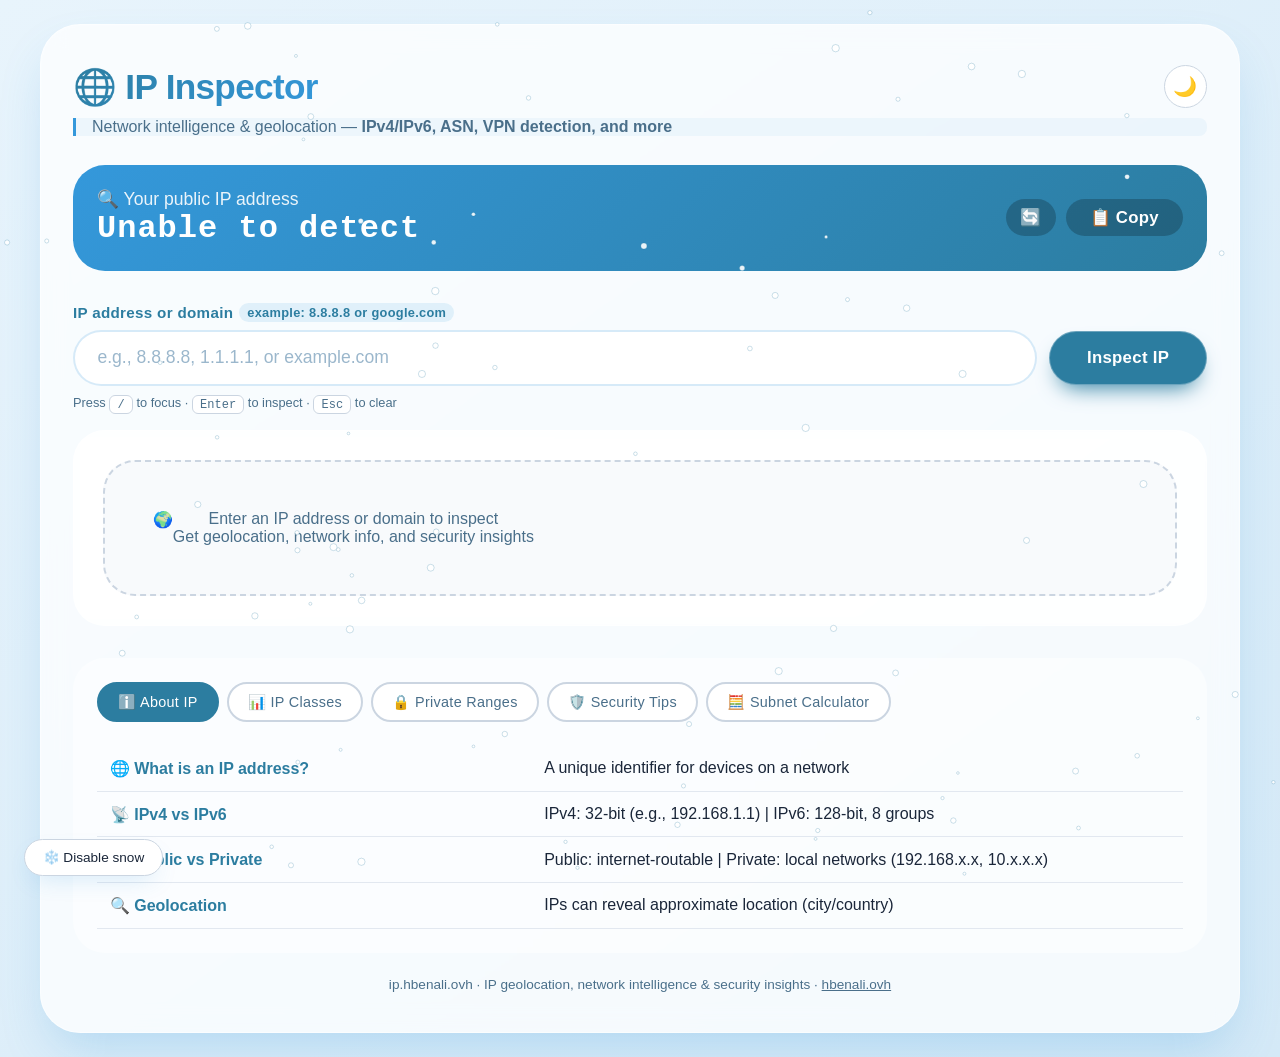
==== index.html @ 10d801af "Add falling snow effect during winter, with a disable toggle" ====
<!DOCTYPE html>
<html lang="en">
<head>
  <meta charset="UTF-8">
  <meta name="viewport" content="width=device-width, initial-scale=1.0">
  <title>IP Inspector — Free IP Lookup, Geolocation & VPN Detection Tool</title>
  <meta name="description" content="Free IP address lookup tool. Instantly check any IPv4/IPv6 address or domain for geolocation, ISP, ASN, timezone, reverse DNS, and VPN/proxy/Tor detection — plus see your own public IP.">
  <meta name="robots" content="index, follow">
  <link rel="canonical" href="https://ip.hbenali.ovh/">

  <!-- Open Graph -->
  <meta property="og:type" content="website">
  <meta property="og:title" content="IP Inspector — Free IP Lookup, Geolocation & VPN Detection Tool">
  <meta property="og:description" content="Instantly check any IPv4/IPv6 address or domain for geolocation, ISP, ASN, timezone, reverse DNS, and VPN/proxy/Tor detection.">
  <meta property="og:url" content="https://ip.hbenali.ovh/">
  <meta property="og:site_name" content="IP Inspector">
  <meta property="og:locale" content="en_US">
  <meta property="og:image" content="https://ip.hbenali.ovh/favicon.svg">
  <meta property="og:image:type" content="image/svg+xml">

  <!-- Twitter Card -->
  <meta name="twitter:card" content="summary">
  <meta name="twitter:title" content="IP Inspector — Free IP Lookup, Geolocation & VPN Detection Tool">
  <meta name="twitter:description" content="Instantly check any IPv4/IPv6 address or domain for geolocation, ISP, ASN, timezone, reverse DNS, and VPN/proxy/Tor detection.">
  <meta name="twitter:image" content="https://ip.hbenali.ovh/favicon.svg">

  <!-- SVG Favicon -->
  <link rel="icon" type="image/svg+xml" href="/favicon.svg">
  <link rel="alternate icon" href="/favicon.ico">
  <link rel="apple-touch-icon" href="/apple-touch-icon.png">
  <meta name="theme-color" content="#3498db">

  <!-- api.ipify.org is fetched immediately on load; the rest are only hit on-demand after a search -->
  <link rel="preconnect" href="https://api.ipify.org">
  <link rel="dns-prefetch" href="https://ipapi.co">
  <link rel="dns-prefetch" href="https://ip-api.com">
  <link rel="dns-prefetch" href="https://dns.google">
  <link rel="dns-prefetch" href="https://www.openstreetmap.org">

  <!-- Structured data -->
  <script type="application/ld+json">
  {
    "@context": "https://schema.org",
    "@graph": [
      {
        "@type": "WebSite",
        "url": "https://ip.hbenali.ovh/",
        "name": "IP Inspector",
        "description": "Free IP address lookup tool for geolocation, ISP/ASN, reverse DNS, and VPN/proxy/Tor detection.",
        "potentialAction": {
          "@type": "SearchAction",
          "target": "https://ip.hbenali.ovh/?ip={search_term_string}",
          "query-input": "required name=search_term_string"
        }
      },
      {
        "@type": "WebApplication",
        "name": "IP Inspector",
        "url": "https://ip.hbenali.ovh/",
        "applicationCategory": "UtilitiesApplication",
        "operatingSystem": "Any",
        "description": "Check any IPv4/IPv6 address or domain for geolocation, ISP, ASN, timezone, reverse DNS, and VPN/proxy/Tor detection.",
        "offers": {
          "@type": "Offer",
          "price": "0",
          "priceCurrency": "USD"
        }
      }
    ]
  }
  </script>

  <!-- modern clean CSS -->
  <style>
    * {
      margin: 0;
      padding: 0;
      box-sizing: border-box;
    }

    :root {
      --bg-1: #e8f4fc;
      --bg-2: #d4e9f7;
      --text: #1a2639;
      --text-muted: #4a6f8a;
      --card-bg: rgba(255, 255, 255, 0.75);
      --card-border: rgba(255, 255, 255, 0.5);
      --accent: #3498db;
      --accent-dark: #2c7da0;
      --accent-solid: #2c7da0;
      --accent-solid-hover: #215f78;
      --input-bg: #ffffff;
      --stat-bg: #ffffff;
      --result-bg: rgba(255, 255, 255, 0.6);
      --guide-bg: rgba(255, 255, 255, 0.5);
      --tab-border: #cbd5e1;
      --table-border: #e2e8f0;
      --empty-bg: #f8fafc;
      --empty-border: #cbd5e1;
      --shadow-color: rgba(52, 152, 219, 0.25);
      --toast-shadow: rgba(0, 0, 0, 0.25);
    }

    @media (prefers-color-scheme: dark) {
      :root:not([data-theme="light"]) {
        --bg-1: #0f172a;
        --bg-2: #1c2c40;
        --text: #e6edf5;
        --text-muted: #93aec4;
        --card-bg: rgba(20, 30, 46, 0.78);
        --card-border: rgba(255, 255, 255, 0.08);
        --accent: #3498db;
        --accent-dark: #5dade2;
        --input-bg: #131f30;
        --stat-bg: #131f30;
        --result-bg: rgba(19, 31, 48, 0.6);
        --guide-bg: rgba(19, 31, 48, 0.55);
        --tab-border: #2d4257;
        --table-border: #24384a;
        --empty-bg: #131f30;
        --empty-border: #2d4257;
        --shadow-color: rgba(0, 0, 0, 0.45);
        --toast-shadow: rgba(0, 0, 0, 0.55);
      }
    }

    :root[data-theme="dark"] {
      --bg-1: #0f172a;
      --bg-2: #1c2c40;
      --text: #e6edf5;
      --text-muted: #93aec4;
      --card-bg: rgba(20, 30, 46, 0.78);
      --card-border: rgba(255, 255, 255, 0.08);
      --accent: #3498db;
      --accent-dark: #5dade2;
      --input-bg: #131f30;
      --stat-bg: #131f30;
      --result-bg: rgba(19, 31, 48, 0.6);
      --guide-bg: rgba(19, 31, 48, 0.55);
      --tab-border: #2d4257;
      --table-border: #24384a;
      --empty-bg: #131f30;
      --empty-border: #2d4257;
      --shadow-color: rgba(0, 0, 0, 0.45);
      --toast-shadow: rgba(0, 0, 0, 0.55);
    }

    body {
      background: linear-gradient(145deg, var(--bg-1) 0%, var(--bg-2) 100%);
      font-family: 'Inter', -apple-system, BlinkMacSystemFont, 'Segoe UI', Roboto, Helvetica, Arial, sans-serif;
      min-height: 100vh;
      display: flex;
      align-items: center;
      justify-content: center;
      padding: 1.5rem;
      color: var(--text);
      transition: background 0.3s, color 0.3s;
    }

    .glass-card {
      background: var(--card-bg);
      backdrop-filter: blur(12px);
      -webkit-backdrop-filter: blur(12px);
      border-radius: 2.5rem;
      box-shadow: 0 25px 50px -12px var(--shadow-color), inset 0 1px 2px rgba(255, 255, 255, 0.1);
      width: 100%;
      max-width: 1200px;
      padding: 2.5rem 2rem;
      border: 1px solid var(--card-border);
      transition: box-shadow 0.2s, background 0.3s, border 0.3s;
    }

    .top-bar {
      display: flex;
      align-items: center;
      justify-content: space-between;
      gap: 1rem;
    }

    h1 {
      font-size: clamp(1.5rem, 5.5vw, 2.2rem);
      font-weight: 600;
      letter-spacing: -0.02em;
      background: linear-gradient(135deg, var(--accent-dark), var(--accent));
      -webkit-background-clip: text;
      background-clip: text;
      color: transparent;
      display: flex;
      align-items: center;
      gap: 0.4rem;
    }

    .theme-toggle {
      background: var(--stat-bg);
      border: 1px solid var(--tab-border);
      width: 2.7rem;
      height: 2.7rem;
      min-width: 2.7rem;
      border-radius: 50%;
      font-size: 1.2rem;
      padding: 0;
      display: flex;
      align-items: center;
      justify-content: center;
      cursor: pointer;
      box-shadow: none;
      color: var(--text);
    }

    .theme-toggle:hover {
      background: var(--stat-bg);
      transform: scale(1.08);
      box-shadow: 0 8px 16px -8px var(--shadow-color);
    }

    .subhead {
      font-size: 1rem;
      font-weight: 400;
      color: var(--text-muted);
      margin: 0.6rem 0 1.8rem;
      border-left: 3px solid var(--accent);
      padding-left: 1rem;
      background: rgba(52, 152, 219, 0.06);
      border-radius: 0 8px 8px 0;
    }

    .my-ip-card {
      background: linear-gradient(135deg, #3498db, #2c7da0);
      border-radius: 2rem;
      padding: 1.5rem;
      margin-bottom: 2rem;
      color: white;
      display: flex;
      justify-content: space-between;
      align-items: center;
      flex-wrap: wrap;
      gap: 1rem;
    }

    .my-ip-label {
      font-size: 1.1rem;
      opacity: 0.9;
    }

    .my-ip-value {
      font-size: clamp(1.3rem, 5vw, 2rem);
      font-weight: 700;
      font-family: 'SF Mono', monospace;
      letter-spacing: 1px;
      word-break: break-all;
    }

    .my-ip-actions {
      display: flex;
      gap: 0.6rem;
    }

    .my-ip-copy, .my-ip-refresh {
      background: rgba(0, 0, 0, 0.22);
      border: none;
      padding: 0.5rem 1.5rem;
      border-radius: 40px;
      color: white;
      cursor: pointer;
      transition: all 0.2s;
      box-shadow: none;
    }

    .my-ip-refresh {
      padding: 0.5rem 0.9rem;
    }

    .my-ip-copy:hover, .my-ip-refresh:hover {
      background: rgba(0, 0, 0, 0.32);
      transform: none;
      box-shadow: none;
    }

    .my-ip-refresh.spinning {
      animation: spin 0.8s linear infinite;
    }

    .input-group {
      display: flex;
      flex-direction: column;
      gap: 0.5rem;
      margin-bottom: 1.2rem;
    }

    label {
      font-weight: 550;
      font-size: 0.95rem;
      letter-spacing: 0.02em;
      color: var(--accent-dark);
      display: flex;
      align-items: center;
      gap: 6px;
    }

    label i {
      font-style: normal;
      background: rgba(52, 152, 219, 0.12);
      padding: 2px 8px;
      border-radius: 30px;
      font-size: 0.8rem;
      color: var(--accent-dark);
    }

    .ip-input-wrapper {
      display: flex;
      flex-wrap: wrap;
      gap: 0.75rem;
      align-items: center;
    }

    #ipInput {
      flex: 1 1 300px;
      min-width: 0;
      width: 100%;
      padding: 1rem 1.4rem;
      font-size: 1.1rem;
      background: var(--input-bg);
      border: 2px solid rgba(52, 152, 219, 0.2);
      border-radius: 60px;
      outline: none;
      font-weight: 450;
      color: var(--text);
      font-family: 'SF Mono', monospace;
      transition: 0.15s;
    }

    #ipInput:focus {
      border-color: var(--accent);
      box-shadow: 0 8px 18px -8px rgba(52, 152, 219, 0.3);
    }

    #ipInput::placeholder {
      color: #9bb7cc;
      font-family: 'Inter', sans-serif;
    }

    button {
      background: var(--accent-solid);
      border: none;
      padding: 1rem 2.3rem;
      border-radius: 60px;
      font-weight: 600;
      font-size: 1.05rem;
      color: white;
      cursor: pointer;
      display: inline-flex;
      align-items: center;
      justify-content: center;
      gap: 8px;
      box-shadow: 0 12px 22px -10px var(--accent-solid);
      transition: all 0.2s;
      border: 1px solid rgba(255, 255, 255, 0.3);
      letter-spacing: 0.3px;
    }

    button:hover {
      background: var(--accent-solid-hover);
      transform: scale(1.02);
      box-shadow: 0 18px 28px -10px var(--accent-solid-hover);
    }

    button:active {
      transform: scale(0.98);
    }

    button:disabled {
      opacity: 0.5;
      pointer-events: none;
    }

    .kbd-hint {
      font-size: 0.8rem;
      color: var(--text-muted);
      margin-top: 0.1rem;
    }

    .kbd-hint kbd {
      background: var(--stat-bg);
      border: 1px solid var(--tab-border);
      border-radius: 6px;
      padding: 0.1rem 0.45rem;
      font-family: 'SF Mono', monospace;
      font-size: 0.75rem;
    }

    .history-section {
      margin-bottom: 1.8rem;
    }

    .history-header {
      display: flex;
      align-items: center;
      justify-content: space-between;
      font-size: 0.85rem;
      color: var(--text-muted);
      margin-bottom: 0.6rem;
    }

    .history-clear {
      background: none;
      border: none;
      box-shadow: none;
      color: var(--accent-dark);
      font-size: 0.8rem;
      font-weight: 600;
      padding: 0.2rem 0.5rem;
    }

    .history-clear:hover {
      background: rgba(52, 152, 219, 0.1);
      transform: none;
      box-shadow: none;
    }

    .history-chips {
      display: flex;
      flex-wrap: wrap;
      gap: 0.5rem;
    }

    .history-chip {
      display: inline-flex;
      align-items: center;
      gap: 0.4rem;
      max-width: 100%;
      background: var(--stat-bg);
      border: 1px solid var(--tab-border);
      border-radius: 30px;
      padding: 0.35rem 0.4rem 0.35rem 0.9rem;
      font-size: 0.85rem;
      font-family: 'SF Mono', monospace;
      color: var(--text);
      cursor: pointer;
      transition: 0.15s;
    }

    .history-chip span {
      max-width: 45vw;
      overflow: hidden;
      text-overflow: ellipsis;
      white-space: nowrap;
    }

    .history-chip:hover {
      border-color: var(--accent);
    }

    .history-chip-remove {
      background: rgba(52, 152, 219, 0.12);
      border: none;
      box-shadow: none;
      color: var(--text-muted);
      width: 1.4rem;
      height: 1.4rem;
      min-width: 1.4rem;
      padding: 0;
      border-radius: 50%;
      font-size: 0.8rem;
      line-height: 1;
    }

    .history-chip-remove:hover {
      background: rgba(220, 53, 69, 0.15);
      color: #dc3545;
      transform: none;
      box-shadow: none;
    }

    .loader {
      display: inline-block;
      width: 1.1rem;
      height: 1.1rem;
      border: 2px solid rgba(255, 255, 255, 0.3);
      border-top: 2px solid white;
      border-radius: 50%;
      animation: spin 0.8s linear infinite;
      margin-right: 6px;
    }

    @keyframes spin { 0% { transform: rotate(0deg); } 100% { transform: rotate(360deg); } }

    @keyframes fadeSlideIn {
      from { opacity: 0; transform: translateY(8px); }
      to { opacity: 1; transform: translateY(0); }
    }

    .fade-in {
      animation: fadeSlideIn 0.35s ease-out;
    }

    .result-area {
      background: var(--result-bg);
      backdrop-filter: blur(4px);
      border-radius: 2rem;
      padding: 1.8rem;
      border: 1px solid var(--card-border);
      margin-top: 1rem;
      transition: background 0.3s, border 0.3s;
    }

    .result-actions {
      display: flex;
      flex-wrap: wrap;
      gap: 0.6rem;
      margin-bottom: 1.2rem;
    }

    .action-btn {
      background: var(--stat-bg);
      border: 1px solid var(--tab-border);
      color: var(--text);
      padding: 0.5rem 1.1rem;
      border-radius: 30px;
      font-size: 0.85rem;
      font-weight: 500;
      box-shadow: none;
      letter-spacing: normal;
    }

    .action-btn:hover {
      border-color: var(--accent);
      background: var(--stat-bg);
      transform: none;
      box-shadow: 0 6px 14px -8px var(--shadow-color);
    }

    .stats-grid {
      display: grid;
      grid-template-columns: repeat(auto-fit, minmax(230px, 1fr));
      gap: 1rem;
      margin-bottom: 1.5rem;
    }

    .stat-card {
      background: var(--stat-bg);
      border-radius: 1.5rem;
      padding: 1.2rem;
      border-left: 4px solid var(--accent);
      box-shadow: 0 4px 12px -6px rgba(0, 0, 0, 0.1);
      transition: background 0.3s;
    }

    .stat-label {
      font-size: 0.8rem;
      text-transform: uppercase;
      letter-spacing: 1px;
      color: var(--text-muted);
      margin-bottom: 0.5rem;
    }

    .stat-value {
      font-size: 1.2rem;
      font-weight: 600;
      color: var(--text);
      word-break: break-word;
    }

    .stat-value-small {
      font-size: 0.9rem;
      font-family: 'SF Mono', monospace;
    }

    .risk-badge {
      display: inline-block;
      padding: 0.3rem 1rem;
      border-radius: 30px;
      font-weight: 600;
      font-size: 0.9rem;
    }

    .risk-low { background: #d4edda; color: #155724; }
    .risk-medium { background: #fff3cd; color: #856404; }
    .risk-high { background: #f8d7da; color: #721c24; }

    .map-frame {
      width: 100%;
      height: 260px;
      border: 0;
      border-radius: 1rem;
      margin-top: 0.5rem;
      display: block;
    }

    .map-link {
      text-align: right;
      margin-top: 0.5rem;
      font-size: 0.85rem;
    }

    .map-link a {
      color: var(--accent-dark);
      text-decoration: none;
      font-weight: 600;
    }

    .map-link a:hover {
      text-decoration: underline;
    }

    .map-placeholder {
      background: var(--empty-bg);
      border-radius: 1rem;
      padding: 2rem;
      text-align: center;
      color: var(--text-muted);
      margin: 1rem 0;
    }

    .empty-state {
      background: var(--empty-bg);
      padding: 3rem;
      border-radius: 2rem;
      text-align: center;
      color: var(--text-muted);
      border: 2px dashed var(--empty-border);
    }

    .error-message {
      background: #f8d7da;
      border-left: 6px solid #dc3545;
      padding: 1.2rem;
      border-radius: 1rem;
      color: #721c24;
    }

    .guide-section {
      margin-top: 2rem;
      padding: 1.5rem;
      background: var(--guide-bg);
      border-radius: 2rem;
    }

    .guide-tabs {
      display: flex;
      gap: 0.5rem;
      margin-bottom: 1.5rem;
      flex-wrap: wrap;
    }

    .tab-btn {
      background: var(--stat-bg);
      border: 2px solid var(--tab-border);
      padding: 0.6rem 1.2rem;
      border-radius: 40px;
      font-size: 0.9rem;
      font-weight: 500;
      color: var(--text-muted);
      cursor: pointer;
      transition: all 0.2s;
      box-shadow: none;
    }

    .tab-btn.active {
      background: var(--accent-solid);
      border-color: var(--accent-solid);
      color: white;
    }

    .tab-btn:hover:not(.active) {
      background: rgba(52, 152, 219, 0.1);
      border-color: var(--accent);
      transform: none;
      box-shadow: none;
    }

    .tab-content {
      display: none;
    }

    .tab-content.active {
      display: block;
    }

    .info-table {
      width: 100%;
      border-collapse: collapse;
    }

    .info-table td {
      padding: 0.8rem;
      border-bottom: 1px solid var(--table-border);
      color: var(--text);
    }

    .info-table td:first-child {
      font-weight: 600;
      color: var(--accent-dark);
      width: 40%;
    }

    .try-btn {
      background: var(--stat-bg);
      border: 1px solid var(--tab-border);
      color: var(--accent-dark);
      padding: 0.35rem 0.9rem;
      border-radius: 30px;
      font-size: 0.78rem;
      font-weight: 600;
      font-family: 'SF Mono', monospace;
      box-shadow: none;
      letter-spacing: normal;
      white-space: nowrap;
    }

    .try-btn:hover {
      border-color: var(--accent);
      background: var(--stat-bg);
      transform: none;
      box-shadow: none;
    }

    .calc-wrapper label {
      margin-bottom: 0.6rem;
    }

    .calc-input-row {
      display: flex;
      flex-wrap: wrap;
      gap: 0.75rem;
      align-items: center;
      margin-bottom: 1.2rem;
    }

    #cidrInput {
      flex: 1 1 240px;
      min-width: 0;
      padding: 0.9rem 1.2rem;
      font-size: 1rem;
      background: var(--input-bg);
      border: 2px solid rgba(52, 152, 219, 0.2);
      border-radius: 60px;
      outline: none;
      color: var(--text);
      font-family: 'SF Mono', monospace;
      transition: 0.15s;
    }

    #cidrInput:focus {
      border-color: var(--accent);
    }

    #cidrInput::placeholder {
      color: #9bb7cc;
      font-family: 'Inter', sans-serif;
    }

    .note {
      margin-top: 1.5rem;
      font-size: 0.85rem;
      color: var(--text-muted);
      text-align: center;
      border-top: 1px solid var(--table-border);
      padding-top: 1.5rem;
    }

    footer {
      margin-top: 1.5rem;
      text-align: center;
      font-size: 0.85rem;
      color: var(--text-muted);
    }

    footer a {
      color: var(--text-muted);
      text-decoration: underline;
    }

    footer a:hover {
      color: var(--accent-dark);
    }

    .toast-container {
      position: fixed;
      bottom: 1.5rem;
      right: 1.5rem;
      display: flex;
      flex-direction: column;
      gap: 0.6rem;
      z-index: 1000;
      max-width: calc(100vw - 2rem);
    }

    .toast {
      background: var(--stat-bg);
      color: var(--text);
      padding: 0.8rem 1.2rem;
      border-radius: 1rem;
      box-shadow: 0 15px 30px -10px var(--toast-shadow);
      border-left: 4px solid var(--accent);
      font-size: 0.9rem;
      max-width: 320px;
      animation: fadeSlideIn 0.25s ease-out;
      transition: opacity 0.3s, transform 0.3s;
    }

    #snowCanvas {
      position: fixed;
      inset: 0;
      width: 100%;
      height: 100%;
      pointer-events: none;
      z-index: 40;
      display: none;
    }

    .snow-toggle {
      position: fixed;
      bottom: 1.5rem;
      left: 1.5rem;
      z-index: 1000;
      display: none;
      align-items: center;
      gap: 6px;
      background: var(--stat-bg);
      border: 1px solid var(--tab-border);
      color: var(--text);
      padding: 0.6rem 1.1rem;
      border-radius: 30px;
      font-size: 0.85rem;
      font-weight: 500;
      letter-spacing: normal;
      box-shadow: 0 10px 25px -10px var(--shadow-color);
    }

    .snow-toggle:hover {
      border-color: var(--accent);
      background: var(--stat-bg);
      transform: none;
      box-shadow: 0 10px 25px -10px var(--shadow-color);
    }

    @media (max-width: 640px) {
      body { padding: 0.8rem; align-items: flex-start; }
      .glass-card { padding: 1.6rem 1.1rem; border-radius: 1.6rem; }
      .subhead { font-size: 0.9rem; margin-bottom: 1.4rem; }
      .my-ip-card { padding: 1.1rem; border-radius: 1.4rem; }
      .my-ip-card { flex-direction: column; align-items: stretch; }
      .my-ip-actions { justify-content: stretch; }
      .my-ip-copy { flex: 1; }
      #checkBtn { width: 100%; }
      #calcBtn { width: 100%; }
      .info-table td:has(.try-btn) { white-space: nowrap; }
      .result-actions { justify-content: stretch; }
      .action-btn { flex: 1 1 auto; text-align: center; }
      .guide-section { padding: 1.1rem; }
      .guide-tabs { gap: 0.4rem; }
      .tab-btn { padding: 0.5rem 0.9rem; font-size: 0.82rem; }
      .info-table td { padding: 0.6rem; font-size: 0.9rem; }
      .map-frame { height: 200px; }
      .toast-container { left: 0.8rem; right: 0.8rem; bottom: 0.8rem; align-items: stretch; }
      .toast { max-width: none; }
      .snow-toggle { bottom: 0.8rem; left: 0.8rem; padding: 0.5rem 0.9rem; font-size: 0.8rem; }
    }

    @media (max-width: 380px) {
      .theme-toggle { width: 2.3rem; height: 2.3rem; min-width: 2.3rem; font-size: 1rem; }
      button { padding: 0.9rem 1.4rem; font-size: 1rem; }
      .stats-grid { grid-template-columns: 1fr; }
      .history-chip span { max-width: 38vw; }
    }

    @media (hover: none) and (pointer: coarse) {
      button, .action-btn, .tab-btn, .history-chip, .theme-toggle { min-height: 2.6rem; }
    }
  </style>
</head>
<body>
<main class="glass-card">
  <div class="top-bar">
    <h1>
      <span>🌐 IP Inspector</span>
    </h1>
    <button class="theme-toggle" id="themeToggle" type="button" aria-label="Toggle dark mode" title="Toggle dark mode">🌙</button>
  </div>
  <div class="subhead">
    Network intelligence & geolocation — <strong>IPv4/IPv6, ASN, VPN detection, and more</strong>
  </div>

  <!-- My IP Card -->
  <div class="my-ip-card" id="myIpCard">
    <div>
      <div class="my-ip-label">🔍 Your public IP address</div>
      <div class="my-ip-value" id="myIpValue">Loading...</div>
    </div>
    <div class="my-ip-actions">
      <button class="my-ip-refresh" id="refreshMyIpBtn" type="button" aria-label="Refresh my IP" title="Refresh">🔄</button>
      <button class="my-ip-copy" id="copyMyIpBtn" type="button">📋 Copy</button>
    </div>
  </div>

  <!-- Input Section -->
  <div class="input-group">
    <label>
      <span>IP address or domain</span>
      <i>example: 8.8.8.8 or google.com</i>
    </label>
    <div class="ip-input-wrapper">
      <input type="text" id="ipInput" placeholder="e.g., 8.8.8.8, 1.1.1.1, or example.com" autocomplete="off" spellcheck="false">
      <button id="checkBtn" type="button">
        <span id="btnText">Inspect IP</span>
        <span id="btnLoader" style="display: none;"></span>
      </button>
    </div>
    <div class="kbd-hint">Press <kbd>/</kbd> to focus · <kbd>Enter</kbd> to inspect · <kbd>Esc</kbd> to clear</div>
  </div>

  <!-- Recent lookups -->
  <div class="history-section" id="historySection" style="display: none;">
    <div class="history-header">
      <span>🕓 Recent lookups</span>
      <button class="history-clear" id="clearHistoryBtn" type="button">Clear</button>
    </div>
    <div class="history-chips" id="historyChips"></div>
  </div>

  <!-- Result Area -->
  <div class="result-area" id="resultContainer">
    <div class="empty-state" id="placeholderState">
      <span>🌍</span>
      <div>Enter an IP address or domain to inspect<br>Get geolocation, network info, and security insights</div>
    </div>
    <div id="resultsContent" style="display: none;"></div>
    <div id="errorContent" style="display: none;"></div>
  </div>

  <!-- Educational Guide -->
  <div class="guide-section">
    <div class="guide-tabs" role="tablist" aria-label="IP knowledge base">
      <button class="tab-btn active" id="tabAbout" type="button" role="tab" aria-selected="true" aria-controls="aboutTab" tabindex="0">ℹ️ About IP</button>
      <button class="tab-btn" id="tabClasses" type="button" role="tab" aria-selected="false" aria-controls="classesTab" tabindex="-1">📊 IP Classes</button>
      <button class="tab-btn" id="tabPrivate" type="button" role="tab" aria-selected="false" aria-controls="privateTab" tabindex="-1">🔒 Private Ranges</button>
      <button class="tab-btn" id="tabSecurity" type="button" role="tab" aria-selected="false" aria-controls="securityTab" tabindex="-1">🛡️ Security Tips</button>
      <button class="tab-btn" id="tabCalc" type="button" role="tab" aria-selected="false" aria-controls="calcTab" tabindex="-1">🧮 Subnet Calculator</button>
    </div>

    <div class="tab-content active" id="aboutTab" role="tabpanel" aria-labelledby="tabAbout" tabindex="0">
      <table class="info-table">
        <tbody>
          <tr><td>🌐 What is an IP address?</td><td>A unique identifier for devices on a network</td></tr>
          <tr><td>📡 IPv4 vs IPv6</td><td>IPv4: 32-bit (e.g., 192.168.1.1) | IPv6: 128-bit, 8 groups</td></tr>
          <tr><td>🏢 Public vs Private</td><td>Public: internet-routable | Private: local networks (192.168.x.x, 10.x.x.x)</td></tr>
          <tr><td>🔍 Geolocation</td><td>IPs can reveal approximate location (city/country)</td></tr>
        </tbody>
      </table>
    </div>

    <div class="tab-content" id="classesTab" role="tabpanel" aria-labelledby="tabClasses" tabindex="0">
      <table class="info-table">
        <tbody>
          <tr><td>Class A</td><td>1.0.0.0 - 126.255.255.255 | Large networks</td></tr>
          <tr><td>Class B</td><td>128.0.0.0 - 191.255.255.255 | Medium networks</td></tr>
          <tr><td>Class C</td><td>192.0.0.0 - 223.255.255.255 | Small networks</td></tr>
          <tr><td>Multicast</td><td>224.0.0.0 - 239.255.255.255</td></tr>
          <tr><td>Reserved</td><td>240.0.0.0 - 255.255.255.255</td></tr>
        </tbody>
      </table>
    </div>

    <div class="tab-content" id="privateTab" role="tabpanel" aria-labelledby="tabPrivate" tabindex="0">
      <table class="info-table">
        <tbody>
          <tr><td>Class A Private</td><td>10.0.0.0 - 10.255.255.255</td><td><button class="try-btn" type="button" data-ip="10.0.0.1">Try 10.0.0.1</button></td></tr>
          <tr><td>Class B Private</td><td>172.16.0.0 - 172.31.255.255</td><td><button class="try-btn" type="button" data-ip="172.16.0.1">Try 172.16.0.1</button></td></tr>
          <tr><td>Class C Private</td><td>192.168.0.0 - 192.168.255.255</td><td><button class="try-btn" type="button" data-ip="192.168.1.1">Try 192.168.1.1</button></td></tr>
          <tr><td>Localhost</td><td>127.0.0.0 - 127.255.255.255</td><td><button class="try-btn" type="button" data-ip="127.0.0.1">Try 127.0.0.1</button></td></tr>
          <tr><td>Link-local</td><td>169.254.0.0 - 169.254.255.255</td><td><button class="try-btn" type="button" data-ip="169.254.1.1">Try 169.254.1.1</button></td></tr>
          <tr><td>IPv6 Loopback</td><td>::1</td><td><button class="try-btn" type="button" data-ip="::1">Try ::1</button></td></tr>
          <tr><td>IPv6 Link-local</td><td>fe80::/10</td><td><button class="try-btn" type="button" data-ip="fe80::1">Try fe80::1</button></td></tr>
          <tr><td>IPv6 Unique local</td><td>fc00::/7</td><td><button class="try-btn" type="button" data-ip="fc00::1">Try fc00::1</button></td></tr>
        </tbody>
      </table>
    </div>

    <div class="tab-content" id="securityTab" role="tabpanel" aria-labelledby="tabSecurity" tabindex="0">
      <table class="info-table">
        <tbody>
          <tr><td>🔒 Use VPN</td><td>Encrypts traffic and hides your IP</td></tr>
          <tr><td>🛡️ Firewall</td><td>Blocks unauthorized access</td></tr>
          <tr><td>📡 Check IP reputation</td><td>Some IPs are flagged for spam/malware</td></tr>
          <tr><td>🌍 Avoid public Wi-Fi</td><td>Unless using VPN, data can be intercepted</td></tr>
        </tbody>
      </table>
    </div>

    <div class="tab-content" id="calcTab" role="tabpanel" aria-labelledby="tabCalc" tabindex="0">
      <div class="calc-wrapper">
        <label for="cidrInput">CIDR notation <i>example: 192.168.1.0/24</i></label>
        <div class="calc-input-row">
          <input type="text" id="cidrInput" placeholder="e.g., 192.168.1.0/24" autocomplete="off" spellcheck="false">
          <button type="button" id="calcBtn">Calculate</button>
        </div>
        <div id="calcResult" style="display: none;"></div>
        <div id="calcError" style="display: none;"></div>
      </div>
    </div>
  </div>

  <footer>
    ip.hbenali.ovh · IP geolocation, network intelligence & security insights · <a href="https://hbenali.ovh" target="_blank" rel="noopener noreferrer">hbenali.ovh</a>
  </footer>
</main>

<canvas id="snowCanvas" aria-hidden="true"></canvas>
<button class="snow-toggle" id="snowToggle" type="button">❄️ Disable snow</button>
<div class="toast-container" id="toastContainer" aria-live="polite"></div>

<script>
  (function() {
    // DOM elements
    const ipInput = document.getElementById('ipInput');
    const checkBtn = document.getElementById('checkBtn');
    const btnText = document.getElementById('btnText');
    const btnLoader = document.getElementById('btnLoader');
    const placeholderState = document.getElementById('placeholderState');
    const resultsContent = document.getElementById('resultsContent');
    const errorContent = document.getElementById('errorContent');
    const resultContainer = document.getElementById('resultContainer');
    const myIpValue = document.getElementById('myIpValue');
    const copyMyIpBtn = document.getElementById('copyMyIpBtn');
    const refreshMyIpBtn = document.getElementById('refreshMyIpBtn');
    const themeToggle = document.getElementById('themeToggle');
    const toastContainer = document.getElementById('toastContainer');
    const historySection = document.getElementById('historySection');
    const historyChips = document.getElementById('historyChips');
    const clearHistoryBtn = document.getElementById('clearHistoryBtn');

    // Tab elements
    const tabButtons = ['tabAbout', 'tabClasses', 'tabPrivate', 'tabSecurity', 'tabCalc'].map(id => document.getElementById(id));
    const tabPanels = ['aboutTab', 'classesTab', 'privateTab', 'securityTab', 'calcTab'].map(id => document.getElementById(id));

    const HISTORY_KEY = 'ipInspectorHistory';
    const THEME_KEY = 'ipInspectorTheme';
    let lastInspection = null;

    // Tab switching (ARIA tabs pattern: roving tabindex + arrow-key navigation)
    function switchTab(index) {
      tabButtons.forEach((btn, i) => {
        const active = i === index;
        btn.classList.toggle('active', active);
        btn.setAttribute('aria-selected', active ? 'true' : 'false');
        btn.tabIndex = active ? 0 : -1;
        tabPanels[i].classList.toggle('active', active);
      });
    }

    tabButtons.forEach((btn, i) => {
      btn.addEventListener('click', () => switchTab(i));
      btn.addEventListener('keydown', (e) => {
        let target = null;
        if (e.key === 'ArrowRight') target = (i + 1) % tabButtons.length;
        else if (e.key === 'ArrowLeft') target = (i - 1 + tabButtons.length) % tabButtons.length;
        else if (e.key === 'Home') target = 0;
        else if (e.key === 'End') target = tabButtons.length - 1;
        else return;
        e.preventDefault();
        tabButtons[target].focus();
        switchTab(target);
      });
    });

    // ---------- Theme ----------
    function getStoredTheme() {
      try { return localStorage.getItem(THEME_KEY); } catch (e) { return null; }
    }

    function effectiveTheme() {
      const stored = getStoredTheme();
      if (stored === 'light' || stored === 'dark') return stored;
      return window.matchMedia && window.matchMedia('(prefers-color-scheme: dark)').matches ? 'dark' : 'light';
    }

    function applyTheme() {
      const stored = getStoredTheme();
      if (stored === 'light' || stored === 'dark') {
        document.documentElement.setAttribute('data-theme', stored);
      } else {
        document.documentElement.removeAttribute('data-theme');
      }
      themeToggle.textContent = effectiveTheme() === 'dark' ? '☀️' : '🌙';
    }

    themeToggle.addEventListener('click', () => {
      const next = effectiveTheme() === 'dark' ? 'light' : 'dark';
      try { localStorage.setItem(THEME_KEY, next); } catch (e) {}
      applyTheme();
    });

    // ---------- Toasts ----------
    function showToast(message) {
      const toast = document.createElement('div');
      toast.className = 'toast';
      toast.textContent = message;
      toastContainer.appendChild(toast);
      setTimeout(() => {
        toast.style.opacity = '0';
        toast.style.transform = 'translateY(6px)';
        setTimeout(() => toast.remove(), 300);
      }, 2500);
    }

    // ---------- Helpers ----------
    function showResult() {
      placeholderState.style.display = 'none';
      resultsContent.style.display = 'block';
      errorContent.style.display = 'none';
      playEnterAnimation(resultsContent);
    }

    function showError() {
      placeholderState.style.display = 'none';
      resultsContent.style.display = 'none';
      errorContent.style.display = 'block';
      playEnterAnimation(errorContent);
    }

    function showPlaceholder() {
      placeholderState.style.display = 'flex';
      resultsContent.style.display = 'none';
      errorContent.style.display = 'none';
    }

    function playEnterAnimation(el) {
      el.classList.remove('fade-in');
      void el.offsetWidth;
      el.classList.add('fade-in');
    }

    function setLoading(isLoading) {
      checkBtn.disabled = isLoading;
      btnText.textContent = isLoading ? 'Inspecting' : 'Inspect IP';
      btnLoader.style.display = isLoading ? 'inline-block' : 'none';
    }

    function escapeHtml(val) {
      if (val === null || val === undefined) return '';
      return String(val).replace(/[&<>]/g, function(m) {
        if (m === '&') return '&amp;';
        if (m === '<') return '&lt;';
        if (m === '>') return '&gt;';
        return m;
      });
    }

    function countryFlag(cc) {
      if (!cc || cc.length !== 2) return '';
      try {
        const points = [...cc.toUpperCase()].map(c => 127397 + c.charCodeAt(0));
        return String.fromCodePoint(...points);
      } catch (e) {
        return '';
      }
    }

    // Detect if IPv4 is private
    function isPrivateIPv4(ip) {
      const parts = ip.split('.');
      if (parts.length !== 4) return false;
      const first = parseInt(parts[0], 10);
      const second = parseInt(parts[1], 10);

      if (first === 10) return true;
      if (first === 172 && second >= 16 && second <= 31) return true;
      if (first === 192 && second === 168) return true;
      if (first === 127) return true;
      if (first === 169 && second === 254) return true;
      return false;
    }

    // Detect if IPv6 is private/special
    function isPrivateIPv6(ip) {
      const lower = ip.toLowerCase();
      if (lower === '::1' || lower === '::') return true;
      if (/^fe[89ab][0-9a-f]:/.test(lower)) return true; // fe80::/10 link-local
      if (/^f[cd][0-9a-f]{2}:/.test(lower)) return true; // fc00::/7 unique local
      return false;
    }

    function isPrivateIP(ip) {
      return ip.includes(':') ? isPrivateIPv6(ip) : isPrivateIPv4(ip);
    }

    // Detect IP type
    function getIPType(ip) {
      if (ip.includes(':')) return isPrivateIPv6(ip) ? 'Private IPv6' : 'Public IPv6';
      return isPrivateIPv4(ip) ? 'Private IPv4' : 'Public IPv4';
    }

    // Normalize the two possible API shapes into one common object
    function normalizeInfo(data) {
      const info = data.data;
      if (data.source === 'ipapi') {
        return {
          city: info.city, region: info.region, country: info.country_name, countryCode: info.country_code,
          lat: info.latitude, lon: info.longitude, isp: info.org || info.isp,
          asn: info.asn, asnOrg: info.asn_org, timezone: info.timezone, zip: info.zip || info.postal,
          proxy: !!info.proxy, vpn: !!info.vpn, tor: !!info.tor, hosting: null, mobile: null
        };
      }
      return {
        city: info.city, region: info.regionName, country: info.country, countryCode: info.countryCode,
        lat: info.lat, lon: info.lon, isp: info.isp,
        asn: info.as, asnOrg: info.asname, timezone: info.timezone, zip: info.zip,
        proxy: !!info.proxy, vpn: null, tor: null, hosting: !!info.hosting, mobile: !!info.mobile
      };
    }

    // Get risk level based on various factors
    function getRiskLevel(ip, data) {
      if (isPrivateIP(ip)) return { level: 'low', text: 'Private IP - Internal network only' };
      const n = normalizeInfo(data);
      if (n.tor) return { level: 'high', text: 'Tor exit node detected' };
      if (n.proxy || n.vpn) return { level: 'high', text: 'Proxy/VPN detected' };
      if (n.hosting) return { level: 'medium', text: 'Datacenter/hosting IP' };
      if (n.mobile) return { level: 'low', text: 'Mobile network IP' };
      return { level: 'low', text: 'Standard public IP' };
    }

    // Fetch IP geolocation data
    async function fetchIPData(ip) {
      try {
        const response = await fetch(`https://ipapi.co/${ip}/json/`);
        if (!response.ok) throw new Error('API request failed');
        const data = await response.json();
        if (data.error) throw new Error(data.reason || 'Invalid IP');
        return { source: 'ipapi', data };
      } catch (err) {
        try {
          const response = await fetch(`https://ip-api.com/json/${ip}?fields=status,message,country,countryCode,region,regionName,city,zip,lat,lon,timezone,isp,org,as,asname,query,mobile,proxy,hosting`);
          const data = await response.json();
          if (data.status === 'fail') throw new Error(data.message || 'Lookup failed');
          return { source: 'ip-api', data };
        } catch (fallbackErr) {
          throw new Error(`Unable to fetch IP data: ${fallbackErr.message}`);
        }
      }
    }

    // Resolve domain to IP
    async function resolveDomainToIP(domain) {
      try {
        const response = await fetch(`https://dns.google/resolve?name=${encodeURIComponent(domain)}&type=A`);
        const data = await response.json();
        if (data.Answer && data.Answer.length > 0) {
          const ipRecord = data.Answer.find(r => r.type === 1);
          if (ipRecord) return ipRecord.data;
        }
        throw new Error('No A record found');
      } catch (err) {
        throw new Error(`Could not resolve domain: ${err.message}`);
      }
    }

    // Reverse DNS (PTR) lookup — IPv4 only
    async function fetchReverseDNS(ip) {
      if (ip.includes(':')) return 'N/A (IPv6)';
      try {
        const reversed = ip.split('.').reverse().join('.') + '.in-addr.arpa';
        const response = await fetch(`https://dns.google/resolve?name=${reversed}&type=PTR`);
        const data = await response.json();
        if (data.Answer && data.Answer.length > 0) {
          return data.Answer[0].data.replace(/\.$/, '');
        }
        return 'No PTR record';
      } catch (err) {
        return 'Lookup failed';
      }
    }

    // Detect if input is IP or domain
    function isIPAddress(input) {
      const ipv4Pattern = /^(\d{1,3}\.){3}\d{1,3}$/;
      const ipv6Pattern = /^([0-9a-fA-F]{1,4}:){7}[0-9a-fA-F]{1,4}$|^::1$|^::$/;
      return ipv4Pattern.test(input) || ipv6Pattern.test(input);
    }

    function buildMapUrl(lat, lon) {
      const latNum = Number(lat), lonNum = Number(lon);
      if (!isFinite(latNum) || !isFinite(lonNum) || (latNum === 0 && lonNum === 0)) return null;
      const d = 0.08;
      const bbox = `${lonNum - d},${latNum - d},${lonNum + d},${latNum + d}`;
      return {
        embed: `https://www.openstreetmap.org/export/embed.html?bbox=${encodeURIComponent(bbox)}&layer=mapnik&marker=${latNum}%2C${lonNum}`,
        full: `https://www.openstreetmap.org/?mlat=${latNum}&mlon=${lonNum}#map=11/${latNum}/${lonNum}`
      };
    }

    // ---------- History ----------
    function loadHistory() {
      try { return JSON.parse(localStorage.getItem(HISTORY_KEY)) || []; } catch (e) { return []; }
    }

    function saveToHistory(entry) {
      let hist = loadHistory().filter(h => h.toLowerCase() !== entry.toLowerCase());
      hist.unshift(entry);
      hist = hist.slice(0, 8);
      try { localStorage.setItem(HISTORY_KEY, JSON.stringify(hist)); } catch (e) {}
      renderHistory();
    }

    function removeFromHistory(entry) {
      const hist = loadHistory().filter(h => h !== entry);
      try { localStorage.setItem(HISTORY_KEY, JSON.stringify(hist)); } catch (e) {}
      renderHistory();
    }

    function renderHistory() {
      const hist = loadHistory();
      historySection.style.display = hist.length ? 'block' : 'none';
      historyChips.innerHTML = hist.map(h => `
        <span class="history-chip" data-value="${escapeHtml(h)}">
          <span>${escapeHtml(h)}</span>
          <button class="history-chip-remove" type="button" data-remove="${escapeHtml(h)}" aria-label="Remove ${escapeHtml(h)}">×</button>
        </span>
      `).join('');
    }

    historyChips.addEventListener('click', (e) => {
      const removeBtn = e.target.closest('[data-remove]');
      if (removeBtn) {
        e.stopPropagation();
        removeFromHistory(removeBtn.getAttribute('data-remove'));
        return;
      }
      const chip = e.target.closest('.history-chip');
      if (chip) {
        ipInput.value = chip.getAttribute('data-value');
        performInspection();
      }
    });

    clearHistoryBtn.addEventListener('click', () => {
      try { localStorage.removeItem(HISTORY_KEY); } catch (e) {}
      renderHistory();
      showToast('History cleared');
    });

    // ---------- Rendering ----------
    function renderResults(ip, type, data, risk) {
      const n = normalizeInfo(data);
      const map = buildMapUrl(n.lat, n.lon);

      const mapHtml = map
        ? `<iframe class="map-frame" src="${map.embed}" loading="lazy" title="Location map"></iframe>
           <div class="map-link"><a href="${map.full}" target="_blank" rel="noopener noreferrer">Open larger map ↗</a></div>`
        : `<div class="map-placeholder">🗺️ Geolocation not available</div>`;

      const coordsText = (isFinite(Number(n.lat)) && isFinite(Number(n.lon)) && !(Number(n.lat) === 0 && Number(n.lon) === 0))
        ? `${Number(n.lat).toFixed(4)}, ${Number(n.lon).toFixed(4)}`
        : 'N/A';

      const vpnLine = n.vpn !== null
        ? `${n.vpn ? '⚠️ VPN detected' : '✅ No VPN detected'}`
        : `${n.proxy ? '⚠️ Proxy detected' : '✅ No proxy detected'}`;

      const secondSecurityLine = data.source === 'ipapi'
        ? `Proxy: ${n.proxy ? 'Yes' : 'No'} | Tor: ${n.tor ? 'Yes' : 'No'}`
        : `Mobile: ${n.mobile ? 'Yes' : 'No'} | Hosting: ${n.hosting ? 'Yes' : 'No'}`;

      resultsContent.innerHTML = `
        <div class="result-actions">
          <button class="action-btn" type="button" data-action="copy-report">📋 Copy report</button>
          <button class="action-btn" type="button" data-action="share">🔗 Share link</button>
          <button class="action-btn" type="button" data-action="export">⬇️ Export JSON</button>
        </div>
        <div class="stats-grid">
          <div class="stat-card">
            <div class="stat-label">🌐 IP Address</div>
            <div class="stat-value">${escapeHtml(ip)}</div>
            <div class="stat-value-small">${escapeHtml(type)}</div>
          </div>
          <div class="stat-card">
            <div class="stat-label">⚡ Risk Assessment</div>
            <div><span class="risk-badge risk-${risk.level}">${risk.level.toUpperCase()}</span></div>
            <div class="stat-value-small">${escapeHtml(risk.text)}</div>
          </div>
          <div class="stat-card">
            <div class="stat-label">📍 Location</div>
            <div class="stat-value">${countryFlag(n.countryCode)} ${escapeHtml(n.city || 'Unknown')}, ${escapeHtml(n.region || '')}</div>
            <div class="stat-value-small">${escapeHtml(n.country || '')} (${escapeHtml(n.countryCode || '')})</div>
          </div>
          <div class="stat-card">
            <div class="stat-label">🌍 Coordinates</div>
            <div class="stat-value">${coordsText}</div>
          </div>
          <div class="stat-card">
            <div class="stat-label">🏢 ISP / Organization</div>
            <div class="stat-value">${escapeHtml(n.isp || 'Unknown')}</div>
            <div class="stat-value-small">${escapeHtml(n.asn || '')} ${escapeHtml(n.asnOrg || '')}</div>
          </div>
          <div class="stat-card">
            <div class="stat-label">🛡️ Security</div>
            <div class="stat-value">${vpnLine}</div>
            <div class="stat-value-small">${secondSecurityLine}</div>
          </div>
          <div class="stat-card">
            <div class="stat-label">🔁 Reverse DNS</div>
            <div class="stat-value stat-value-small" id="reverseDnsValue">Looking up...</div>
          </div>
          <div class="stat-card">
            <div class="stat-label">🕒 Timezone</div>
            <div class="stat-value">${escapeHtml(n.timezone || 'Unknown')}</div>
          </div>
          <div class="stat-card">
            <div class="stat-label">📡 ZIP / Postal</div>
            <div class="stat-value">${escapeHtml(n.zip || 'N/A')}</div>
          </div>
        </div>
        ${mapHtml}
      `;

      fetchReverseDNS(ip).then(rdns => {
        const el = document.getElementById('reverseDnsValue');
        if (el) el.textContent = rdns;
      });
    }

    function buildReportText() {
      if (!lastInspection) return '';
      const { ip, type, data, risk } = lastInspection;
      const n = normalizeInfo(data);
      return [
        'IP Inspector Report',
        `IP Address: ${ip} (${type})`,
        `Risk: ${risk.level.toUpperCase()} - ${risk.text}`,
        `Location: ${n.city || 'Unknown'}, ${n.region || ''} ${n.country || ''} (${n.countryCode || ''})`.trim(),
        `Coordinates: ${n.lat ?? 'N/A'}, ${n.lon ?? 'N/A'}`,
        `ISP/Org: ${n.isp || 'Unknown'}`,
        `ASN: ${n.asn || 'N/A'} ${n.asnOrg || ''}`.trim(),
        `Timezone: ${n.timezone || 'Unknown'}`,
        `Generated: ${new Date().toString()}`
      ].join('\n');
    }

    resultsContent.addEventListener('click', (e) => {
      const btn = e.target.closest('[data-action]');
      if (!btn || !lastInspection) return;
      const action = btn.getAttribute('data-action');

      if (action === 'copy-report') {
        navigator.clipboard.writeText(buildReportText())
          .then(() => showToast('Report copied to clipboard'))
          .catch(() => showToast('Could not copy report'));
      } else if (action === 'share') {
        const url = `${location.origin}${location.pathname}?ip=${encodeURIComponent(lastInspection.ip)}`;
        navigator.clipboard.writeText(url)
          .then(() => showToast('Shareable link copied'))
          .catch(() => showToast('Could not copy link'));
      } else if (action === 'export') {
        const payload = {
          ip: lastInspection.ip,
          type: lastInspection.type,
          risk: lastInspection.risk,
          source: lastInspection.data.source,
          raw: lastInspection.data.data
        };
        const blob = new Blob([JSON.stringify(payload, null, 2)], { type: 'application/json' });
        const url = URL.createObjectURL(blob);
        const a = document.createElement('a');
        a.href = url;
        a.download = `ip-inspector-${lastInspection.ip}.json`;
        document.body.appendChild(a);
        a.click();
        a.remove();
        URL.revokeObjectURL(url);
        showToast('JSON exported');
      }
    });

    // Main inspection function
    async function performInspection() {
      let input = ipInput.value.trim();

      if (!input) {
        errorContent.innerHTML = '<div class="error-message">⚠️ Please enter an IP address or domain</div>';
        showError();
        return;
      }

      setLoading(true);

      try {
        let ip = input;

        if (!isIPAddress(input)) {
          ip = await resolveDomainToIP(input);
        }

        if (!isIPAddress(ip)) {
          throw new Error('Invalid IP address format');
        }

        const data = await fetchIPData(ip);
        const type = getIPType(ip);
        const risk = getRiskLevel(ip, data);

        lastInspection = { ip, type, data, risk };
        renderResults(ip, type, data, risk);
        showResult();
        saveToHistory(input);

      } catch (err) {
        errorContent.innerHTML = `<div class="error-message">❌ ${escapeHtml(err.message)}</div>`;
        showError();
      } finally {
        setLoading(false);
      }
    }

    // Fetch and display current IP
    async function fetchMyIP() {
      myIpValue.textContent = 'Loading...';
      try {
        const response = await fetch('https://api.ipify.org?format=json');
        const data = await response.json();
        myIpValue.textContent = data.ip;
      } catch (err) {
        myIpValue.textContent = 'Unable to detect';
      }
    }

    // Copy my IP
    copyMyIpBtn.addEventListener('click', () => {
      const ip = myIpValue.textContent;
      if (ip && ip !== 'Loading...' && ip !== 'Unable to detect') {
        navigator.clipboard.writeText(ip);
        const originalText = copyMyIpBtn.textContent;
        copyMyIpBtn.textContent = '✓ Copied!';
        setTimeout(() => { copyMyIpBtn.textContent = originalText; }, 2000);
      }
    });

    // Refresh my IP
    refreshMyIpBtn.addEventListener('click', async () => {
      refreshMyIpBtn.classList.add('spinning');
      await fetchMyIP();
      refreshMyIpBtn.classList.remove('spinning');
    });

    // Event listeners
    checkBtn.addEventListener('click', performInspection);
    ipInput.addEventListener('keypress', (e) => {
      if (e.key === 'Enter') performInspection();
    });

    // "Try it" example buttons in the Private Ranges guide
    document.getElementById('privateTab').addEventListener('click', (e) => {
      const btn = e.target.closest('.try-btn');
      if (!btn) return;
      ipInput.value = btn.getAttribute('data-ip');
      performInspection();
      resultContainer.scrollIntoView({ behavior: 'smooth', block: 'nearest' });
    });

    // ---------- Subnet / CIDR calculator ----------
    function calculateSubnet(cidr) {
      const match = /^(\d{1,3})\.(\d{1,3})\.(\d{1,3})\.(\d{1,3})\s*\/\s*(\d{1,2})$/.exec(cidr.trim());
      if (!match) throw new Error('Enter a valid CIDR, e.g. 192.168.1.0/24');

      const octets = [1, 2, 3, 4].map(i => parseInt(match[i], 10));
      if (octets.some(o => o < 0 || o > 255)) throw new Error('Octets must be between 0 and 255');

      const prefix = parseInt(match[5], 10);
      if (prefix < 0 || prefix > 32) throw new Error('Prefix must be between /0 and /32');

      const ipInt = (octets[0] * 16777216) + (octets[1] * 65536) + (octets[2] * 256) + octets[3];
      const maskInt = prefix === 0 ? 0 : (0xFFFFFFFF << (32 - prefix)) >>> 0;
      const networkInt = (ipInt & maskInt) >>> 0;
      const broadcastInt = (networkInt | (~maskInt >>> 0)) >>> 0;
      const totalAddresses = Math.pow(2, 32 - prefix);
      const usableHosts = prefix >= 31 ? totalAddresses : Math.max(totalAddresses - 2, 0);

      const toIp = (n) => [24, 16, 8, 0].map(s => (n >>> s) & 255).join('.');

      return {
        prefix,
        network: toIp(networkInt),
        broadcast: toIp(broadcastInt),
        mask: toIp(maskInt),
        firstHost: prefix >= 31 ? toIp(networkInt) : toIp(networkInt + 1),
        lastHost: prefix >= 31 ? toIp(broadcastInt) : toIp(broadcastInt - 1),
        totalAddresses,
        usableHosts
      };
    }

    const cidrInput = document.getElementById('cidrInput');
    const calcBtn = document.getElementById('calcBtn');
    const calcResult = document.getElementById('calcResult');
    const calcError = document.getElementById('calcError');

    function runSubnetCalc() {
      const value = cidrInput.value.trim();
      calcResult.style.display = 'none';
      calcError.style.display = 'none';
      if (!value) return;

      try {
        const r = calculateSubnet(value);
        calcResult.innerHTML = `
          <div class="stats-grid">
            <div class="stat-card">
              <div class="stat-label">🏠 Network Address</div>
              <div class="stat-value stat-value-small">${r.network}</div>
            </div>
            <div class="stat-card">
              <div class="stat-label">📡 Broadcast Address</div>
              <div class="stat-value stat-value-small">${r.broadcast}</div>
            </div>
            <div class="stat-card">
              <div class="stat-label">🎭 Subnet Mask</div>
              <div class="stat-value stat-value-small">${r.mask} (/${r.prefix})</div>
            </div>
            <div class="stat-card">
              <div class="stat-label">👥 Usable Host Range</div>
              <div class="stat-value stat-value-small">${r.firstHost} – ${r.lastHost}</div>
            </div>
            <div class="stat-card">
              <div class="stat-label">🔢 Total Addresses</div>
              <div class="stat-value">${r.totalAddresses.toLocaleString()}</div>
            </div>
            <div class="stat-card">
              <div class="stat-label">✅ Usable Hosts</div>
              <div class="stat-value">${r.usableHosts.toLocaleString()}</div>
            </div>
          </div>
        `;
        calcResult.style.display = 'block';
        playEnterAnimation(calcResult);
      } catch (err) {
        calcError.innerHTML = `<div class="error-message">❌ ${escapeHtml(err.message)}</div>`;
        calcError.style.display = 'block';
        playEnterAnimation(calcError);
      }
    }

    calcBtn.addEventListener('click', runSubnetCalc);
    cidrInput.addEventListener('keypress', (e) => {
      if (e.key === 'Enter') runSubnetCalc();
    });

    // Keyboard shortcuts: "/" focuses input, "Escape" clears it
    document.addEventListener('keydown', (e) => {
      if (e.ctrlKey || e.metaKey || e.altKey) return;
      if (e.key === '/' && document.activeElement !== ipInput) {
        e.preventDefault();
        ipInput.focus();
      } else if (e.key === 'Escape' && document.activeElement === ipInput) {
        ipInput.value = '';
        ipInput.blur();
      }
    });

    // ---------- Winter snow effect ----------
    const SNOW_DISABLED_KEY = 'ipInspectorSnowDisabled';

    function isSouthernHemisphereTZ(tz) {
      return /^(Australia|Antarctica|Indian\/(Mauritius|Reunion|Comoro|Antananarivo|Chagos|Kerguelen|Mayotte)|Pacific\/(Auckland|Chatham|Fiji|Noumea|Norfolk|Tongatapu|Apia|Guadalcanal|Port_Moresby)|Africa\/(Johannesburg|Windhoek|Gaborone|Maseru|Mbabane|Maputo|Harare|Lusaka)|America\/(Argentina|Asuncion|Sao_Paulo|Montevideo|Santiago|La_Paz))/.test(tz || '');
    }

    function isWinterNow() {
      const params = new URLSearchParams(window.location.search);
      if (params.get('snow') === 'on') return true;
      if (params.get('snow') === 'off') return false;

      const month = new Date().getMonth();
      let tz = '';
      try { tz = Intl.DateTimeFormat().resolvedOptions().timeZone || ''; } catch (e) {}
      const winterMonths = isSouthernHemisphereTZ(tz) ? [5, 6, 7] : [11, 0, 1];
      return winterMonths.includes(month);
    }

    function startSnow() {
      const canvas = document.getElementById('snowCanvas');
      const toggle = document.getElementById('snowToggle');
      const ctx = canvas.getContext('2d');
      let width, height, flakes, animationId;

      function resize() {
        width = canvas.width = window.innerWidth;
        height = canvas.height = window.innerHeight;
      }

      function makeFlakes(count) {
        return Array.from({ length: count }, () => ({
          x: Math.random() * width,
          y: Math.random() * height,
          r: Math.random() * 2.4 + 1.3,
          speed: Math.random() * 1 + 0.5,
          drift: Math.random() * 0.6 - 0.3,
          sway: Math.random() * Math.PI * 2
        }));
      }

      resize();
      flakes = makeFlakes(Math.min(90, Math.max(40, Math.floor(width / 16))));

      function tick() {
        ctx.clearRect(0, 0, width, height);
        ctx.fillStyle = 'rgba(255, 255, 255, 0.9)';
        ctx.strokeStyle = 'rgba(44, 125, 160, 0.4)';
        ctx.lineWidth = 0.6;
        flakes.forEach(f => {
          f.y += f.speed;
          f.sway += 0.01;
          f.x += f.drift + Math.sin(f.sway) * 0.3;
          if (f.y > height) { f.y = -5; f.x = Math.random() * width; }
          if (f.x > width) f.x = 0;
          if (f.x < 0) f.x = width;
          ctx.beginPath();
          ctx.arc(f.x, f.y, f.r, 0, Math.PI * 2);
          ctx.fill();
          ctx.stroke();
        });
        animationId = requestAnimationFrame(tick);
      }

      function handleVisibility() {
        if (document.hidden) {
          cancelAnimationFrame(animationId);
        } else {
          animationId = requestAnimationFrame(tick);
        }
      }

      window.addEventListener('resize', resize);
      document.addEventListener('visibilitychange', handleVisibility);
      tick();

      canvas.style.display = 'block';
      toggle.style.display = 'inline-flex';

      toggle.addEventListener('click', () => {
        cancelAnimationFrame(animationId);
        window.removeEventListener('resize', resize);
        document.removeEventListener('visibilitychange', handleVisibility);
        canvas.style.display = 'none';
        toggle.style.display = 'none';
        try { localStorage.setItem(SNOW_DISABLED_KEY, '1'); } catch (e) {}
        showToast('Snow disabled');
      }, { once: true });
    }

    function initSnow() {
      try {
        if (localStorage.getItem(SNOW_DISABLED_KEY) === '1') return;
      } catch (e) {}
      if (window.matchMedia && window.matchMedia('(prefers-reduced-motion: reduce)').matches) return;
      if (!isWinterNow()) return;
      startSnow();
    }

    // Handle URL parameters
    function handleUrlParameter() {
      const urlParams = new URLSearchParams(window.location.search);
      const ipParam = urlParams.get('ip');
      if (ipParam) {
        ipInput.value = ipParam;
        performInspection();
      }
    }

    // Initialize
    applyTheme();
    fetchMyIP();
    renderHistory();
    handleUrlParameter();
    showPlaceholder();
    initSnow();
  })();
</script>
</body>
</html>
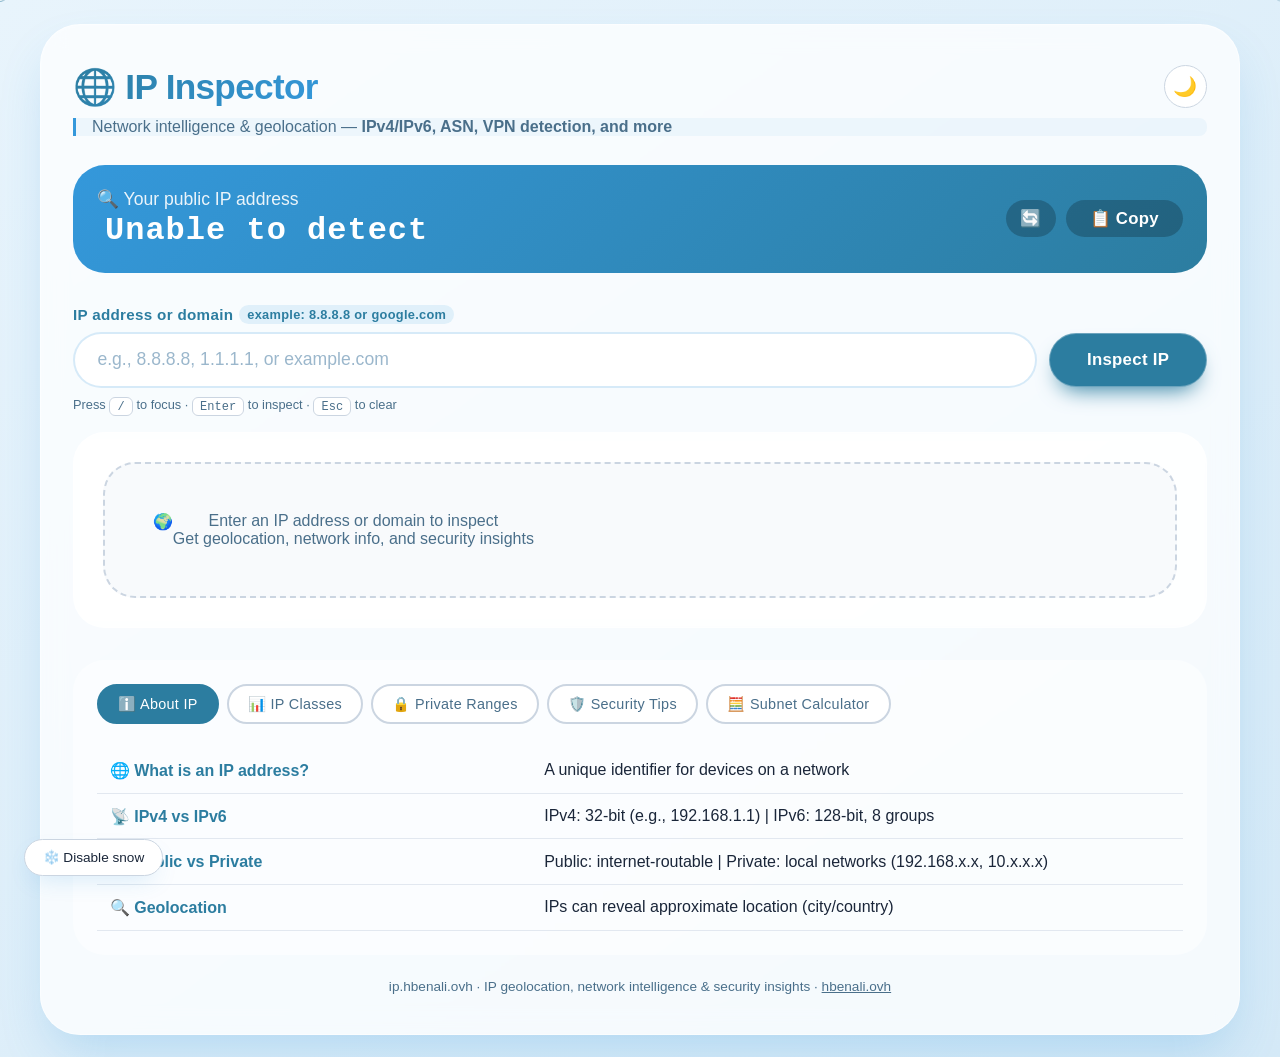
==== commit 76ea0b79: "Show country flag next to your public IP" ====
--- a/index.html
+++ b/index.html
@@ -250,6 +250,12 @@
       word-break: break-all;
     }
 
+    #myIpFlag {
+      margin-right: 0.5rem;
+      font-family: 'Inter', sans-serif;
+      letter-spacing: normal;
+    }
+
     .my-ip-actions {
       display: flex;
       gap: 0.6rem;
@@ -885,7 +891,7 @@
   <div class="my-ip-card" id="myIpCard">
     <div>
       <div class="my-ip-label">🔍 Your public IP address</div>
-      <div class="my-ip-value" id="myIpValue">Loading...</div>
+      <div class="my-ip-value" id="myIpValue"><span id="myIpFlag" aria-hidden="true"></span><span id="myIpText">Loading...</span></div>
     </div>
     <div class="my-ip-actions">
       <button class="my-ip-refresh" id="refreshMyIpBtn" type="button" aria-label="Refresh my IP" title="Refresh">🔄</button>
@@ -1020,7 +1026,8 @@
     const resultsContent = document.getElementById('resultsContent');
     const errorContent = document.getElementById('errorContent');
     const resultContainer = document.getElementById('resultContainer');
-    const myIpValue = document.getElementById('myIpValue');
+    const myIpText = document.getElementById('myIpText');
+    const myIpFlag = document.getElementById('myIpFlag');
     const copyMyIpBtn = document.getElementById('copyMyIpBtn');
     const refreshMyIpBtn = document.getElementById('refreshMyIpBtn');
     const themeToggle = document.getElementById('themeToggle');
@@ -1513,19 +1520,36 @@
 
     // Fetch and display current IP
     async function fetchMyIP() {
-      myIpValue.textContent = 'Loading...';
+      myIpText.textContent = 'Loading...';
+      myIpFlag.textContent = '';
+      myIpFlag.title = '';
       try {
         const response = await fetch('https://api.ipify.org?format=json');
         const data = await response.json();
-        myIpValue.textContent = data.ip;
+        myIpText.textContent = data.ip;
+        fetchMyCountryFlag(data.ip);
       } catch (err) {
-        myIpValue.textContent = 'Unable to detect';
+        myIpText.textContent = 'Unable to detect';
+      }
+    }
+
+    // Best-effort country flag for the detected public IP (decorative; failures are silent)
+    async function fetchMyCountryFlag(ip) {
+      try {
+        const data = await fetchIPData(ip);
+        const n = normalizeInfo(data);
+        if (n.countryCode) {
+          myIpFlag.textContent = countryFlag(n.countryCode);
+          myIpFlag.title = n.country || n.countryCode;
+        }
+      } catch (err) {
+        // flag is decorative — ignore failures
       }
     }
 
     // Copy my IP
     copyMyIpBtn.addEventListener('click', () => {
-      const ip = myIpValue.textContent;
+      const ip = myIpText.textContent;
       if (ip && ip !== 'Loading...' && ip !== 'Unable to detect') {
         navigator.clipboard.writeText(ip);
         const originalText = copyMyIpBtn.textContent;
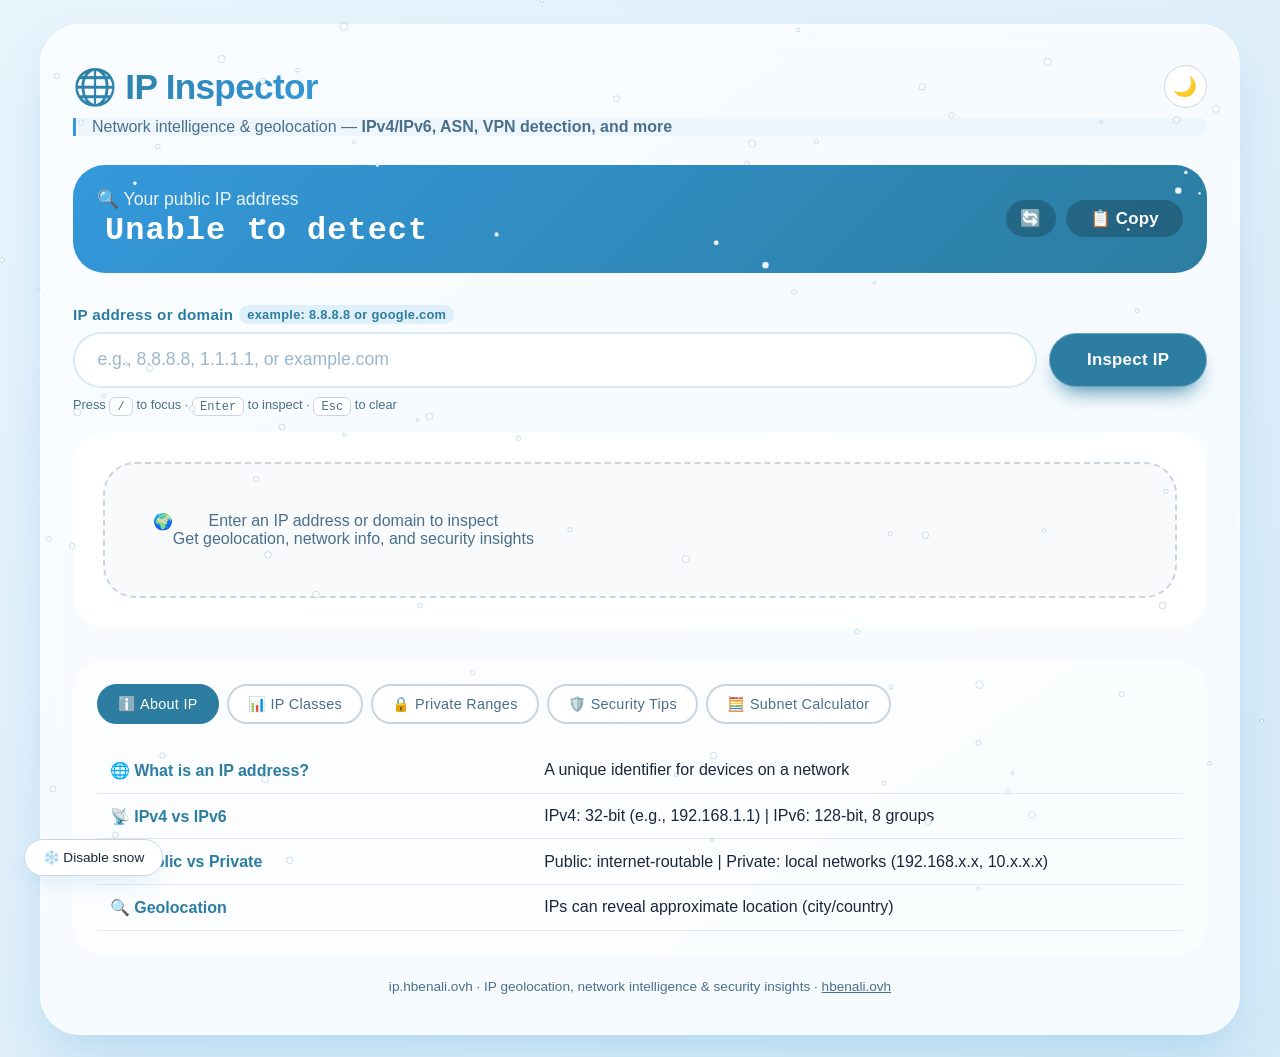
==== commit d3ef021e: "Add IP range to CIDR calculator; fix / shortcut stealing focus from text inputs" ====
--- a/index.html
+++ b/index.html
@@ -732,8 +732,8 @@
       margin-bottom: 1.2rem;
     }
 
-    #cidrInput {
-      flex: 1 1 240px;
+    .calc-text-input {
+      flex: 1 1 200px;
       min-width: 0;
       padding: 0.9rem 1.2rem;
       font-size: 1rem;
@@ -746,13 +746,42 @@
       transition: 0.15s;
     }
 
-    #cidrInput:focus {
+    .calc-text-input:focus {
       border-color: var(--accent);
     }
 
-    #cidrInput::placeholder {
+    .calc-text-input::placeholder {
       color: #9bb7cc;
       font-family: 'Inter', sans-serif;
+    }
+
+    .calc-section {
+      margin-top: 2rem;
+      padding-top: 1.6rem;
+      border-top: 1px solid var(--table-border);
+    }
+
+    .calc-section:first-child {
+      margin-top: 0;
+      padding-top: 0;
+      border-top: none;
+    }
+
+    .cidr-list {
+      display: flex;
+      flex-wrap: wrap;
+      gap: 0.5rem;
+    }
+
+    .cidr-chip {
+      background: var(--stat-bg);
+      border: 1px solid var(--tab-border);
+      color: var(--accent-dark);
+      padding: 0.5rem 1rem;
+      border-radius: 30px;
+      font-size: 0.9rem;
+      font-weight: 600;
+      font-family: 'SF Mono', monospace;
     }
 
     .note {
@@ -849,7 +878,7 @@
       .my-ip-actions { justify-content: stretch; }
       .my-ip-copy { flex: 1; }
       #checkBtn { width: 100%; }
-      #calcBtn { width: 100%; }
+      #calcBtn, #rangeCalcBtn { width: 100%; }
       .info-table td:has(.try-btn) { white-space: nowrap; }
       .result-actions { justify-content: stretch; }
       .action-btn { flex: 1 1 auto; text-align: center; }
@@ -994,14 +1023,25 @@
     </div>
 
     <div class="tab-content" id="calcTab" role="tabpanel" aria-labelledby="tabCalc" tabindex="0">
-      <div class="calc-wrapper">
-        <label for="cidrInput">CIDR notation <i>example: 192.168.1.0/24</i></label>
+      <div class="calc-wrapper calc-section">
+        <label for="cidrInput">CIDR → network details <i>example: 192.168.1.0/24</i></label>
         <div class="calc-input-row">
-          <input type="text" id="cidrInput" placeholder="e.g., 192.168.1.0/24" autocomplete="off" spellcheck="false">
+          <input type="text" id="cidrInput" class="calc-text-input" placeholder="e.g., 192.168.1.0/24" autocomplete="off" spellcheck="false">
           <button type="button" id="calcBtn">Calculate</button>
         </div>
         <div id="calcResult" style="display: none;"></div>
         <div id="calcError" style="display: none;"></div>
+      </div>
+
+      <div class="calc-wrapper calc-section">
+        <label for="rangeStartInput">IP range → CIDR blocks <i>example: 192.168.1.0 to 192.168.1.255</i></label>
+        <div class="calc-input-row">
+          <input type="text" id="rangeStartInput" class="calc-text-input" placeholder="Start IP, e.g. 192.168.1.0" autocomplete="off" spellcheck="false">
+          <input type="text" id="rangeEndInput" class="calc-text-input" placeholder="End IP, e.g. 192.168.1.255" autocomplete="off" spellcheck="false">
+          <button type="button" id="rangeCalcBtn">Calculate</button>
+        </div>
+        <div id="rangeResult" style="display: none;"></div>
+        <div id="rangeError" style="display: none;"></div>
       </div>
     </div>
   </div>
@@ -1581,35 +1621,71 @@
     });
 
     // ---------- Subnet / CIDR calculator ----------
+    function ipv4ToInt(ip) {
+      const match = /^(\d{1,3})\.(\d{1,3})\.(\d{1,3})\.(\d{1,3})$/.exec(ip.trim());
+      if (!match) throw new Error(`"${ip.trim()}" is not a valid IPv4 address`);
+      const octets = [1, 2, 3, 4].map(i => parseInt(match[i], 10));
+      if (octets.some(o => o < 0 || o > 255)) throw new Error(`"${ip.trim()}" has an octet outside 0-255`);
+      return (octets[0] * 16777216) + (octets[1] * 65536) + (octets[2] * 256) + octets[3];
+    }
+
+    function intToIpv4(n) {
+      return [24, 16, 8, 0].map(s => (n >>> s) & 255).join('.');
+    }
+
+    function maskForPrefix(prefix) {
+      return prefix === 0 ? 0 : (0xFFFFFFFF << (32 - prefix)) >>> 0;
+    }
+
     function calculateSubnet(cidr) {
-      const match = /^(\d{1,3})\.(\d{1,3})\.(\d{1,3})\.(\d{1,3})\s*\/\s*(\d{1,2})$/.exec(cidr.trim());
+      const match = /^(.+?)\s*\/\s*(\d{1,2})$/.exec(cidr.trim());
       if (!match) throw new Error('Enter a valid CIDR, e.g. 192.168.1.0/24');
 
-      const octets = [1, 2, 3, 4].map(i => parseInt(match[i], 10));
-      if (octets.some(o => o < 0 || o > 255)) throw new Error('Octets must be between 0 and 255');
-
-      const prefix = parseInt(match[5], 10);
+      const ipInt = ipv4ToInt(match[1]);
+      const prefix = parseInt(match[2], 10);
       if (prefix < 0 || prefix > 32) throw new Error('Prefix must be between /0 and /32');
 
-      const ipInt = (octets[0] * 16777216) + (octets[1] * 65536) + (octets[2] * 256) + octets[3];
-      const maskInt = prefix === 0 ? 0 : (0xFFFFFFFF << (32 - prefix)) >>> 0;
+      const maskInt = maskForPrefix(prefix);
       const networkInt = (ipInt & maskInt) >>> 0;
       const broadcastInt = (networkInt | (~maskInt >>> 0)) >>> 0;
       const totalAddresses = Math.pow(2, 32 - prefix);
       const usableHosts = prefix >= 31 ? totalAddresses : Math.max(totalAddresses - 2, 0);
 
-      const toIp = (n) => [24, 16, 8, 0].map(s => (n >>> s) & 255).join('.');
-
       return {
         prefix,
-        network: toIp(networkInt),
-        broadcast: toIp(broadcastInt),
-        mask: toIp(maskInt),
-        firstHost: prefix >= 31 ? toIp(networkInt) : toIp(networkInt + 1),
-        lastHost: prefix >= 31 ? toIp(broadcastInt) : toIp(broadcastInt - 1),
+        network: intToIpv4(networkInt),
+        broadcast: intToIpv4(broadcastInt),
+        mask: intToIpv4(maskInt),
+        firstHost: prefix >= 31 ? intToIpv4(networkInt) : intToIpv4(networkInt + 1),
+        lastHost: prefix >= 31 ? intToIpv4(broadcastInt) : intToIpv4(broadcastInt - 1),
         totalAddresses,
         usableHosts
       };
+    }
+
+    // Summarize an arbitrary IP range into the minimal list of covering CIDR blocks
+    function rangeToCidrs(startIp, endIp) {
+      let start = ipv4ToInt(startIp);
+      const end = ipv4ToInt(endIp);
+      if (end < start) throw new Error('End IP must be greater than or equal to start IP');
+
+      const blocks = [];
+      let guard = 0;
+      while (end >= start) {
+        if (++guard > 128) throw new Error('Range is too fragmented to summarize');
+
+        let prefix = 32;
+        while (prefix > 0 && (start & maskForPrefix(prefix - 1)) >>> 0 === start) {
+          prefix--;
+        }
+
+        const maxDiff = 32 - Math.floor(Math.log2(end - start + 1));
+        if (prefix < maxDiff) prefix = maxDiff;
+
+        blocks.push({ base: intToIpv4(start), prefix });
+        start += Math.pow(2, 32 - prefix);
+      }
+      return blocks;
     }
 
     const cidrInput = document.getElementById('cidrInput');
@@ -1667,10 +1743,52 @@
       if (e.key === 'Enter') runSubnetCalc();
     });
 
+    const rangeStartInput = document.getElementById('rangeStartInput');
+    const rangeEndInput = document.getElementById('rangeEndInput');
+    const rangeCalcBtn = document.getElementById('rangeCalcBtn');
+    const rangeResult = document.getElementById('rangeResult');
+    const rangeError = document.getElementById('rangeError');
+
+    function runRangeCalc() {
+      const startValue = rangeStartInput.value.trim();
+      const endValue = rangeEndInput.value.trim();
+      rangeResult.style.display = 'none';
+      rangeError.style.display = 'none';
+      if (!startValue || !endValue) return;
+
+      try {
+        const blocks = rangeToCidrs(startValue, endValue);
+        rangeResult.innerHTML = `
+          <div class="cidr-list">
+            ${blocks.map(b => `<span class="cidr-chip">${escapeHtml(b.base)}/${b.prefix}</span>`).join('')}
+          </div>
+        `;
+        rangeResult.style.display = 'block';
+        playEnterAnimation(rangeResult);
+      } catch (err) {
+        rangeError.innerHTML = `<div class="error-message">❌ ${escapeHtml(err.message)}</div>`;
+        rangeError.style.display = 'block';
+        playEnterAnimation(rangeError);
+      }
+    }
+
+    rangeCalcBtn.addEventListener('click', runRangeCalc);
+    [rangeStartInput, rangeEndInput].forEach(input => {
+      input.addEventListener('keypress', (e) => {
+        if (e.key === 'Enter') runRangeCalc();
+      });
+    });
+
     // Keyboard shortcuts: "/" focuses input, "Escape" clears it
+    function isEditableElement(el) {
+      if (!el) return false;
+      const tag = el.tagName;
+      return tag === 'INPUT' || tag === 'TEXTAREA' || el.isContentEditable;
+    }
+
     document.addEventListener('keydown', (e) => {
       if (e.ctrlKey || e.metaKey || e.altKey) return;
-      if (e.key === '/' && document.activeElement !== ipInput) {
+      if (e.key === '/' && !isEditableElement(document.activeElement)) {
         e.preventDefault();
         ipInput.focus();
       } else if (e.key === 'Escape' && document.activeElement === ipInput) {
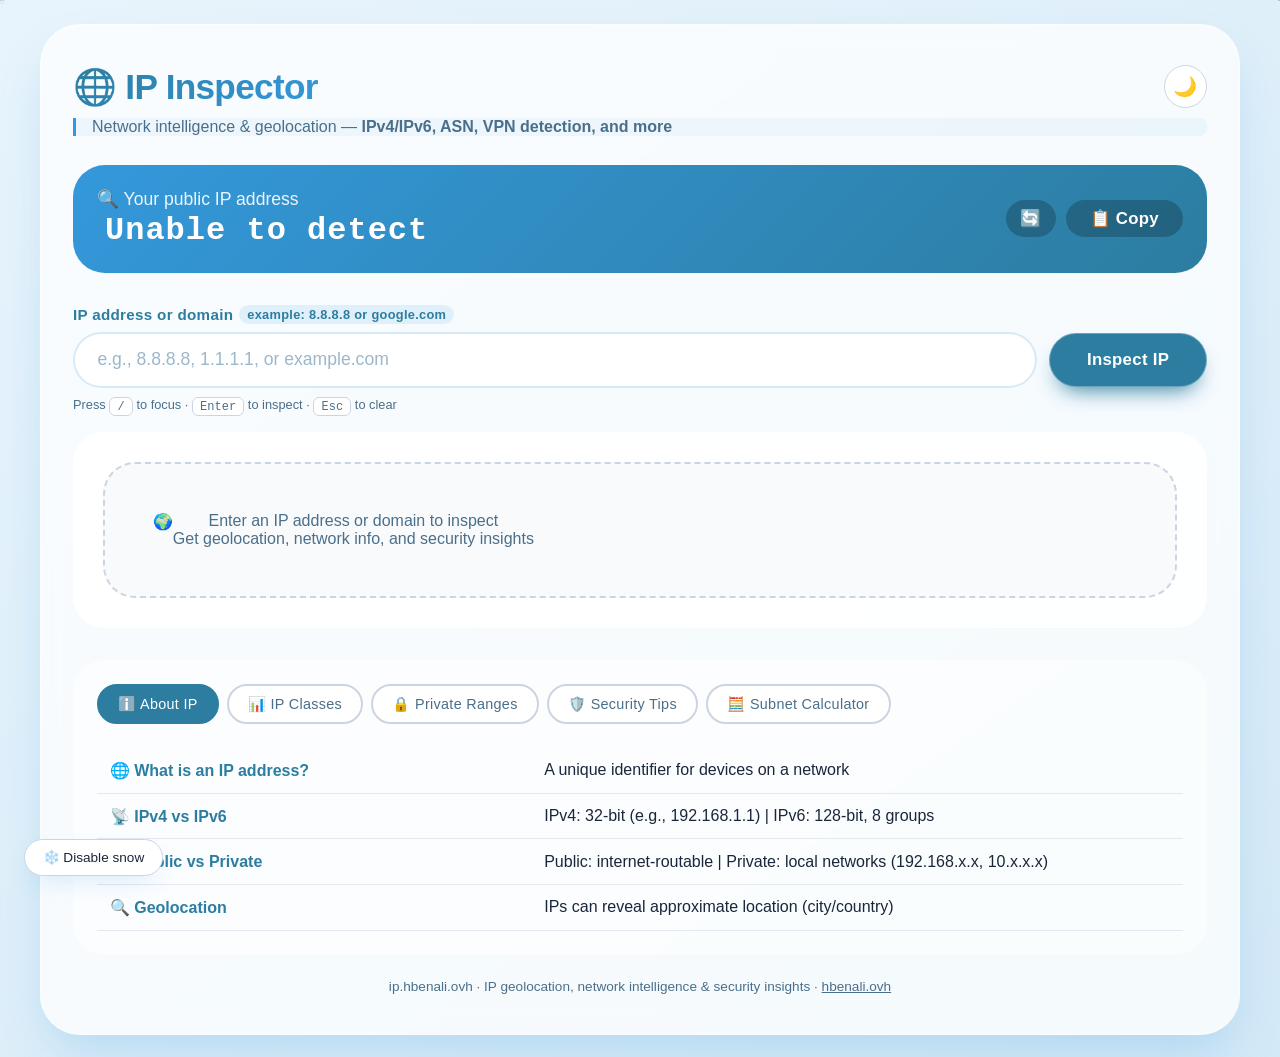
==== commit 91e454fc: "Add CSP and Referrer-Policy meta tags" ====
--- a/index.html
+++ b/index.html
@@ -7,6 +7,10 @@
   <meta name="description" content="Free IP address lookup tool. Instantly check any IPv4/IPv6 address or domain for geolocation, ISP, ASN, timezone, reverse DNS, and VPN/proxy/Tor detection — plus see your own public IP.">
   <meta name="robots" content="index, follow">
   <link rel="canonical" href="https://ip.hbenali.ovh/">
+
+  <!-- Security (static hosting: no custom HTTP headers, so CSP/referrer are set here; X-Frame-Options/X-Content-Type-Options need a real header and aren't achievable via meta) -->
+  <meta http-equiv="Content-Security-Policy" content="default-src 'self'; script-src 'self' 'unsafe-inline'; style-src 'self' 'unsafe-inline'; font-src 'self'; img-src 'self' data:; connect-src 'self' https://api.ipify.org https://dns.google https://ipapi.co https://ip-api.com; frame-src https://www.openstreetmap.org; object-src 'none'; base-uri 'self'; form-action 'self'">
+  <meta name="referrer" content="strict-origin-when-cross-origin">
 
   <!-- Open Graph -->
   <meta property="og:type" content="website">
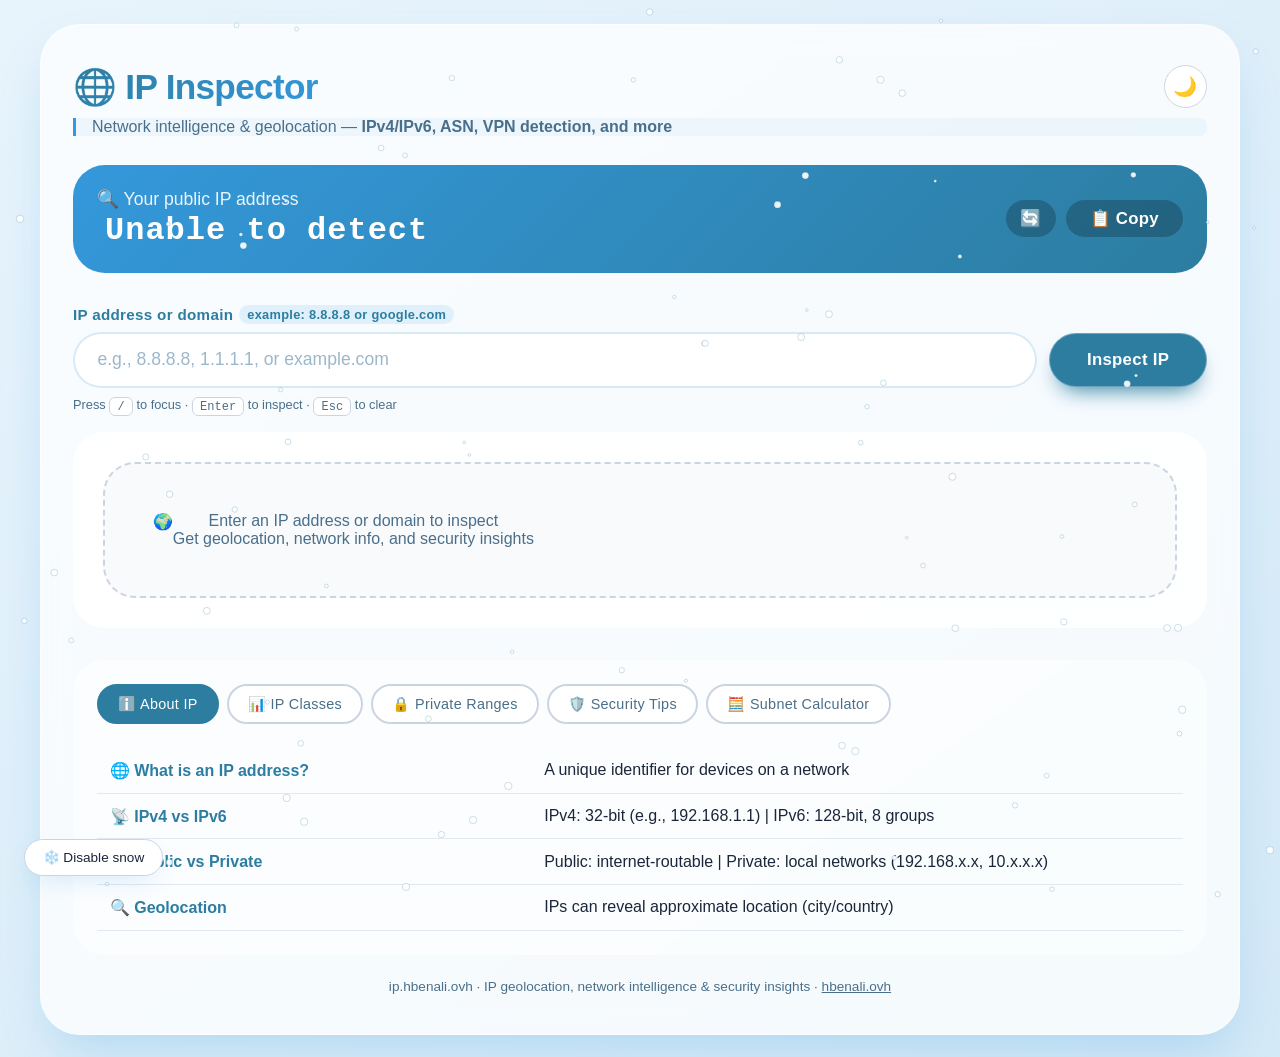
==== commit 364942ef: "Add PWA support: manifest, service worker, icons" ====
--- a/index.html
+++ b/index.html
@@ -33,6 +33,11 @@
   <link rel="alternate icon" href="/favicon.ico">
   <link rel="apple-touch-icon" href="/apple-touch-icon.png">
   <meta name="theme-color" content="#3498db">
+  <link rel="manifest" href="/manifest.json">
+  <meta name="mobile-web-app-capable" content="yes">
+  <meta name="apple-mobile-web-app-capable" content="yes">
+  <meta name="apple-mobile-web-app-status-bar-style" content="black-translucent">
+  <meta name="apple-mobile-web-app-title" content="IP Inspector">
 
   <!-- api.ipify.org is fetched immediately on load; the rest are only hit on-demand after a search -->
   <link rel="preconnect" href="https://api.ipify.org">
@@ -1918,6 +1923,10 @@
     showPlaceholder();
     initSnow();
   })();
+
+  if ('serviceWorker' in navigator) {
+    navigator.serviceWorker.register('/sw.js');
+  }
 </script>
 </body>
 </html>
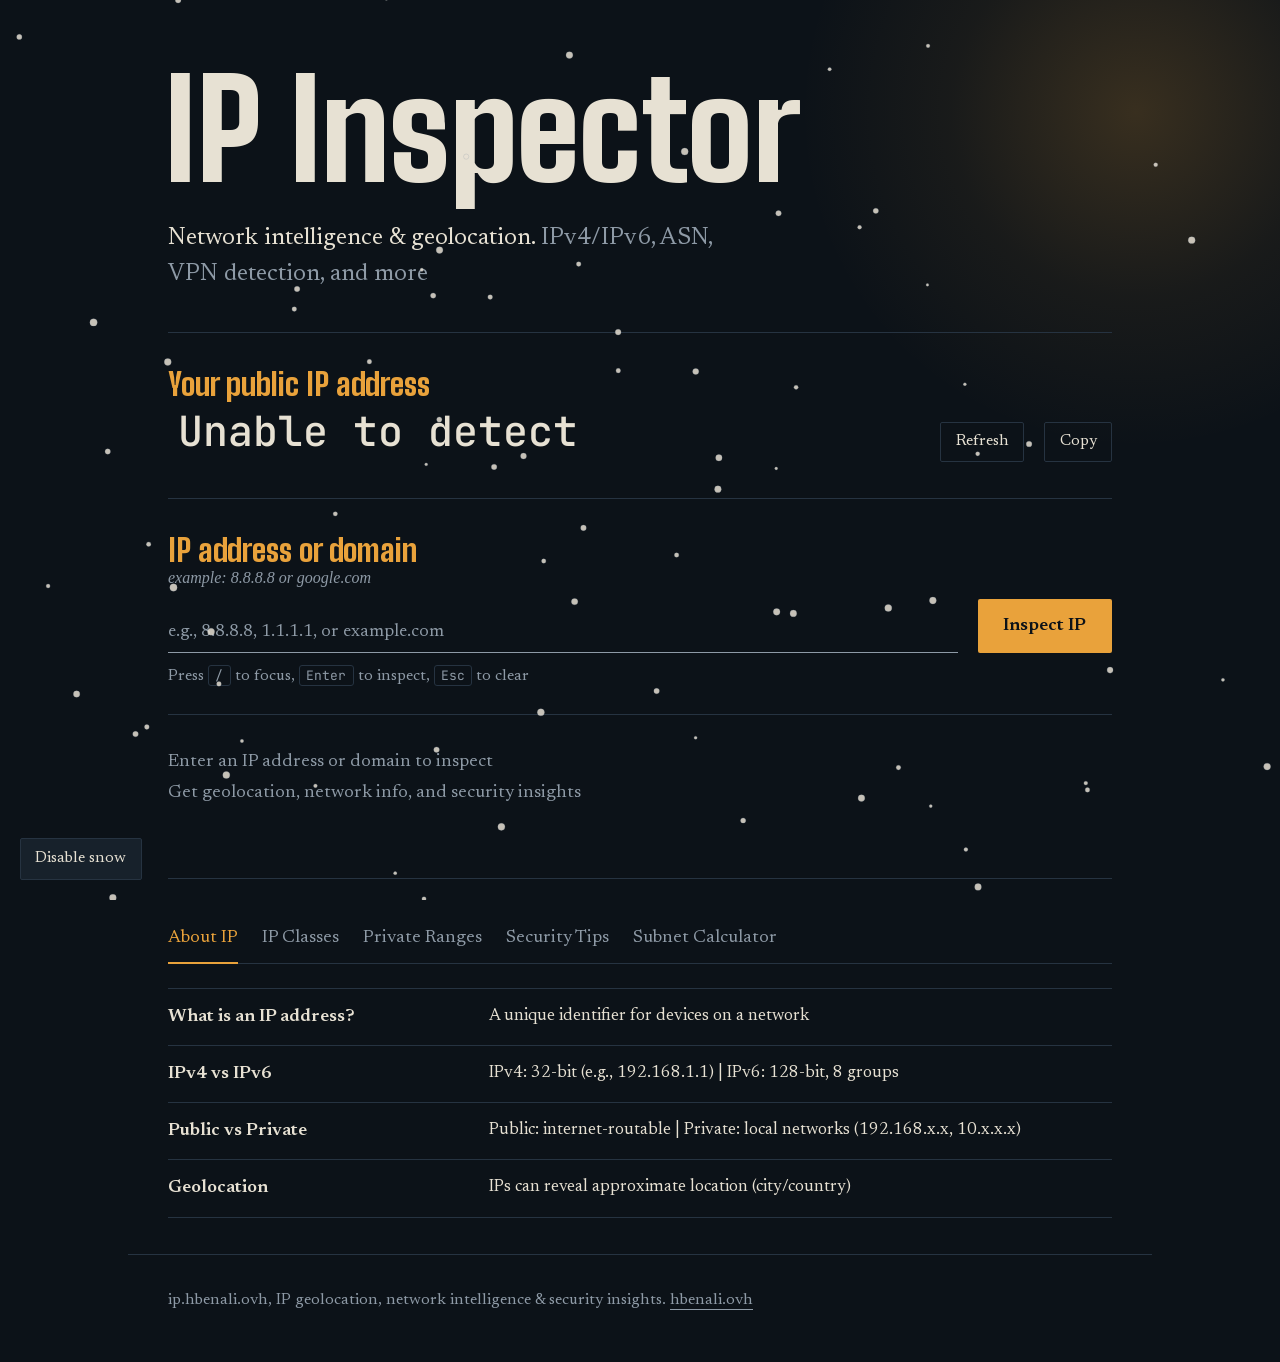
==== commit 6dcb54db: "feat: restyle with the dark editorial design system Replace the blue glass-card look with the shared" ====
--- a/index.html
+++ b/index.html
@@ -32,7 +32,7 @@
   <link rel="icon" type="image/svg+xml" href="/favicon.svg">
   <link rel="alternate icon" href="/favicon.ico">
   <link rel="apple-touch-icon" href="/apple-touch-icon.png">
-  <meta name="theme-color" content="#3498db">
+  <meta name="theme-color" content="#0c1218">
   <link rel="manifest" href="/manifest.json">
   <meta name="mobile-web-app-capable" content="yes">
   <meta name="apple-mobile-web-app-capable" content="yes">
@@ -80,915 +80,83 @@
   </script>
 
   <!-- modern clean CSS -->
-  <style>
-    * {
-      margin: 0;
-      padding: 0;
-      box-sizing: border-box;
-    }
-
-    :root {
-      --bg-1: #e8f4fc;
-      --bg-2: #d4e9f7;
-      --text: #1a2639;
-      --text-muted: #4a6f8a;
-      --card-bg: rgba(255, 255, 255, 0.75);
-      --card-border: rgba(255, 255, 255, 0.5);
-      --accent: #3498db;
-      --accent-dark: #2c7da0;
-      --accent-solid: #2c7da0;
-      --accent-solid-hover: #215f78;
-      --input-bg: #ffffff;
-      --stat-bg: #ffffff;
-      --result-bg: rgba(255, 255, 255, 0.6);
-      --guide-bg: rgba(255, 255, 255, 0.5);
-      --tab-border: #cbd5e1;
-      --table-border: #e2e8f0;
-      --empty-bg: #f8fafc;
-      --empty-border: #cbd5e1;
-      --shadow-color: rgba(52, 152, 219, 0.25);
-      --toast-shadow: rgba(0, 0, 0, 0.25);
-    }
-
-    @media (prefers-color-scheme: dark) {
-      :root:not([data-theme="light"]) {
-        --bg-1: #0f172a;
-        --bg-2: #1c2c40;
-        --text: #e6edf5;
-        --text-muted: #93aec4;
-        --card-bg: rgba(20, 30, 46, 0.78);
-        --card-border: rgba(255, 255, 255, 0.08);
-        --accent: #3498db;
-        --accent-dark: #5dade2;
-        --input-bg: #131f30;
-        --stat-bg: #131f30;
-        --result-bg: rgba(19, 31, 48, 0.6);
-        --guide-bg: rgba(19, 31, 48, 0.55);
-        --tab-border: #2d4257;
-        --table-border: #24384a;
-        --empty-bg: #131f30;
-        --empty-border: #2d4257;
-        --shadow-color: rgba(0, 0, 0, 0.45);
-        --toast-shadow: rgba(0, 0, 0, 0.55);
-      }
-    }
-
-    :root[data-theme="dark"] {
-      --bg-1: #0f172a;
-      --bg-2: #1c2c40;
-      --text: #e6edf5;
-      --text-muted: #93aec4;
-      --card-bg: rgba(20, 30, 46, 0.78);
-      --card-border: rgba(255, 255, 255, 0.08);
-      --accent: #3498db;
-      --accent-dark: #5dade2;
-      --input-bg: #131f30;
-      --stat-bg: #131f30;
-      --result-bg: rgba(19, 31, 48, 0.6);
-      --guide-bg: rgba(19, 31, 48, 0.55);
-      --tab-border: #2d4257;
-      --table-border: #24384a;
-      --empty-bg: #131f30;
-      --empty-border: #2d4257;
-      --shadow-color: rgba(0, 0, 0, 0.45);
-      --toast-shadow: rgba(0, 0, 0, 0.55);
-    }
-
-    body {
-      background: linear-gradient(145deg, var(--bg-1) 0%, var(--bg-2) 100%);
-      font-family: 'Inter', -apple-system, BlinkMacSystemFont, 'Segoe UI', Roboto, Helvetica, Arial, sans-serif;
-      min-height: 100vh;
-      display: flex;
-      align-items: center;
-      justify-content: center;
-      padding: 1.5rem;
-      color: var(--text);
-      transition: background 0.3s, color 0.3s;
-    }
-
-    .glass-card {
-      background: var(--card-bg);
-      backdrop-filter: blur(12px);
-      -webkit-backdrop-filter: blur(12px);
-      border-radius: 2.5rem;
-      box-shadow: 0 25px 50px -12px var(--shadow-color), inset 0 1px 2px rgba(255, 255, 255, 0.1);
-      width: 100%;
-      max-width: 1200px;
-      padding: 2.5rem 2rem;
-      border: 1px solid var(--card-border);
-      transition: box-shadow 0.2s, background 0.3s, border 0.3s;
-    }
-
-    .top-bar {
-      display: flex;
-      align-items: center;
-      justify-content: space-between;
-      gap: 1rem;
-    }
-
-    h1 {
-      font-size: clamp(1.5rem, 5.5vw, 2.2rem);
-      font-weight: 600;
-      letter-spacing: -0.02em;
-      background: linear-gradient(135deg, var(--accent-dark), var(--accent));
-      -webkit-background-clip: text;
-      background-clip: text;
-      color: transparent;
-      display: flex;
-      align-items: center;
-      gap: 0.4rem;
-    }
-
-    .theme-toggle {
-      background: var(--stat-bg);
-      border: 1px solid var(--tab-border);
-      width: 2.7rem;
-      height: 2.7rem;
-      min-width: 2.7rem;
-      border-radius: 50%;
-      font-size: 1.2rem;
-      padding: 0;
-      display: flex;
-      align-items: center;
-      justify-content: center;
-      cursor: pointer;
-      box-shadow: none;
-      color: var(--text);
-    }
-
-    .theme-toggle:hover {
-      background: var(--stat-bg);
-      transform: scale(1.08);
-      box-shadow: 0 8px 16px -8px var(--shadow-color);
-    }
-
-    .subhead {
-      font-size: 1rem;
-      font-weight: 400;
-      color: var(--text-muted);
-      margin: 0.6rem 0 1.8rem;
-      border-left: 3px solid var(--accent);
-      padding-left: 1rem;
-      background: rgba(52, 152, 219, 0.06);
-      border-radius: 0 8px 8px 0;
-    }
-
-    .my-ip-card {
-      background: linear-gradient(135deg, #3498db, #2c7da0);
-      border-radius: 2rem;
-      padding: 1.5rem;
-      margin-bottom: 2rem;
-      color: white;
-      display: flex;
-      justify-content: space-between;
-      align-items: center;
-      flex-wrap: wrap;
-      gap: 1rem;
-    }
-
-    .my-ip-label {
-      font-size: 1.1rem;
-      opacity: 0.9;
-    }
-
-    .my-ip-value {
-      font-size: clamp(1.3rem, 5vw, 2rem);
-      font-weight: 700;
-      font-family: 'SF Mono', monospace;
-      letter-spacing: 1px;
-      word-break: break-all;
-    }
-
-    #myIpFlag {
-      margin-right: 0.5rem;
-      font-family: 'Inter', sans-serif;
-      letter-spacing: normal;
-    }
-
-    .my-ip-actions {
-      display: flex;
-      gap: 0.6rem;
-    }
-
-    .my-ip-copy, .my-ip-refresh {
-      background: rgba(0, 0, 0, 0.22);
-      border: none;
-      padding: 0.5rem 1.5rem;
-      border-radius: 40px;
-      color: white;
-      cursor: pointer;
-      transition: all 0.2s;
-      box-shadow: none;
-    }
-
-    .my-ip-refresh {
-      padding: 0.5rem 0.9rem;
-    }
-
-    .my-ip-copy:hover, .my-ip-refresh:hover {
-      background: rgba(0, 0, 0, 0.32);
-      transform: none;
-      box-shadow: none;
-    }
-
-    .my-ip-refresh.spinning {
-      animation: spin 0.8s linear infinite;
-    }
-
-    .input-group {
-      display: flex;
-      flex-direction: column;
-      gap: 0.5rem;
-      margin-bottom: 1.2rem;
-    }
-
-    label {
-      font-weight: 550;
-      font-size: 0.95rem;
-      letter-spacing: 0.02em;
-      color: var(--accent-dark);
-      display: flex;
-      align-items: center;
-      gap: 6px;
-    }
-
-    label i {
-      font-style: normal;
-      background: rgba(52, 152, 219, 0.12);
-      padding: 2px 8px;
-      border-radius: 30px;
-      font-size: 0.8rem;
-      color: var(--accent-dark);
-    }
-
-    .ip-input-wrapper {
-      display: flex;
-      flex-wrap: wrap;
-      gap: 0.75rem;
-      align-items: center;
-    }
-
-    #ipInput {
-      flex: 1 1 300px;
-      min-width: 0;
-      width: 100%;
-      padding: 1rem 1.4rem;
-      font-size: 1.1rem;
-      background: var(--input-bg);
-      border: 2px solid rgba(52, 152, 219, 0.2);
-      border-radius: 60px;
-      outline: none;
-      font-weight: 450;
-      color: var(--text);
-      font-family: 'SF Mono', monospace;
-      transition: 0.15s;
-    }
-
-    #ipInput:focus {
-      border-color: var(--accent);
-      box-shadow: 0 8px 18px -8px rgba(52, 152, 219, 0.3);
-    }
-
-    #ipInput::placeholder {
-      color: #9bb7cc;
-      font-family: 'Inter', sans-serif;
-    }
-
-    button {
-      background: var(--accent-solid);
-      border: none;
-      padding: 1rem 2.3rem;
-      border-radius: 60px;
-      font-weight: 600;
-      font-size: 1.05rem;
-      color: white;
-      cursor: pointer;
-      display: inline-flex;
-      align-items: center;
-      justify-content: center;
-      gap: 8px;
-      box-shadow: 0 12px 22px -10px var(--accent-solid);
-      transition: all 0.2s;
-      border: 1px solid rgba(255, 255, 255, 0.3);
-      letter-spacing: 0.3px;
-    }
-
-    button:hover {
-      background: var(--accent-solid-hover);
-      transform: scale(1.02);
-      box-shadow: 0 18px 28px -10px var(--accent-solid-hover);
-    }
-
-    button:active {
-      transform: scale(0.98);
-    }
-
-    button:disabled {
-      opacity: 0.5;
-      pointer-events: none;
-    }
-
-    .kbd-hint {
-      font-size: 0.8rem;
-      color: var(--text-muted);
-      margin-top: 0.1rem;
-    }
-
-    .kbd-hint kbd {
-      background: var(--stat-bg);
-      border: 1px solid var(--tab-border);
-      border-radius: 6px;
-      padding: 0.1rem 0.45rem;
-      font-family: 'SF Mono', monospace;
-      font-size: 0.75rem;
-    }
-
-    .history-section {
-      margin-bottom: 1.8rem;
-    }
-
-    .history-header {
-      display: flex;
-      align-items: center;
-      justify-content: space-between;
-      font-size: 0.85rem;
-      color: var(--text-muted);
-      margin-bottom: 0.6rem;
-    }
-
-    .history-clear {
-      background: none;
-      border: none;
-      box-shadow: none;
-      color: var(--accent-dark);
-      font-size: 0.8rem;
-      font-weight: 600;
-      padding: 0.2rem 0.5rem;
-    }
-
-    .history-clear:hover {
-      background: rgba(52, 152, 219, 0.1);
-      transform: none;
-      box-shadow: none;
-    }
-
-    .history-chips {
-      display: flex;
-      flex-wrap: wrap;
-      gap: 0.5rem;
-    }
-
-    .history-chip {
-      display: inline-flex;
-      align-items: center;
-      gap: 0.4rem;
-      max-width: 100%;
-      background: var(--stat-bg);
-      border: 1px solid var(--tab-border);
-      border-radius: 30px;
-      padding: 0.35rem 0.4rem 0.35rem 0.9rem;
-      font-size: 0.85rem;
-      font-family: 'SF Mono', monospace;
-      color: var(--text);
-      cursor: pointer;
-      transition: 0.15s;
-    }
-
-    .history-chip span {
-      max-width: 45vw;
-      overflow: hidden;
-      text-overflow: ellipsis;
-      white-space: nowrap;
-    }
-
-    .history-chip:hover {
-      border-color: var(--accent);
-    }
-
-    .history-chip-remove {
-      background: rgba(52, 152, 219, 0.12);
-      border: none;
-      box-shadow: none;
-      color: var(--text-muted);
-      width: 1.4rem;
-      height: 1.4rem;
-      min-width: 1.4rem;
-      padding: 0;
-      border-radius: 50%;
-      font-size: 0.8rem;
-      line-height: 1;
-    }
-
-    .history-chip-remove:hover {
-      background: rgba(220, 53, 69, 0.15);
-      color: #dc3545;
-      transform: none;
-      box-shadow: none;
-    }
-
-    .loader {
-      display: inline-block;
-      width: 1.1rem;
-      height: 1.1rem;
-      border: 2px solid rgba(255, 255, 255, 0.3);
-      border-top: 2px solid white;
-      border-radius: 50%;
-      animation: spin 0.8s linear infinite;
-      margin-right: 6px;
-    }
-
-    @keyframes spin { 0% { transform: rotate(0deg); } 100% { transform: rotate(360deg); } }
-
-    @keyframes fadeSlideIn {
-      from { opacity: 0; transform: translateY(8px); }
-      to { opacity: 1; transform: translateY(0); }
-    }
-
-    .fade-in {
-      animation: fadeSlideIn 0.35s ease-out;
-    }
-
-    .result-area {
-      background: var(--result-bg);
-      backdrop-filter: blur(4px);
-      border-radius: 2rem;
-      padding: 1.8rem;
-      border: 1px solid var(--card-border);
-      margin-top: 1rem;
-      transition: background 0.3s, border 0.3s;
-    }
-
-    .result-actions {
-      display: flex;
-      flex-wrap: wrap;
-      gap: 0.6rem;
-      margin-bottom: 1.2rem;
-    }
-
-    .action-btn {
-      background: var(--stat-bg);
-      border: 1px solid var(--tab-border);
-      color: var(--text);
-      padding: 0.5rem 1.1rem;
-      border-radius: 30px;
-      font-size: 0.85rem;
-      font-weight: 500;
-      box-shadow: none;
-      letter-spacing: normal;
-    }
-
-    .action-btn:hover {
-      border-color: var(--accent);
-      background: var(--stat-bg);
-      transform: none;
-      box-shadow: 0 6px 14px -8px var(--shadow-color);
-    }
-
-    .stats-grid {
-      display: grid;
-      grid-template-columns: repeat(auto-fit, minmax(230px, 1fr));
-      gap: 1rem;
-      margin-bottom: 1.5rem;
-    }
-
-    .stat-card {
-      background: var(--stat-bg);
-      border-radius: 1.5rem;
-      padding: 1.2rem;
-      border-left: 4px solid var(--accent);
-      box-shadow: 0 4px 12px -6px rgba(0, 0, 0, 0.1);
-      transition: background 0.3s;
-    }
-
-    .stat-label {
-      font-size: 0.8rem;
-      text-transform: uppercase;
-      letter-spacing: 1px;
-      color: var(--text-muted);
-      margin-bottom: 0.5rem;
-    }
-
-    .stat-value {
-      font-size: 1.2rem;
-      font-weight: 600;
-      color: var(--text);
-      word-break: break-word;
-    }
-
-    .stat-value-small {
-      font-size: 0.9rem;
-      font-family: 'SF Mono', monospace;
-    }
-
-    .risk-badge {
-      display: inline-block;
-      padding: 0.3rem 1rem;
-      border-radius: 30px;
-      font-weight: 600;
-      font-size: 0.9rem;
-    }
-
-    .risk-low { background: #d4edda; color: #155724; }
-    .risk-medium { background: #fff3cd; color: #856404; }
-    .risk-high { background: #f8d7da; color: #721c24; }
-
-    .map-frame {
-      width: 100%;
-      height: 260px;
-      border: 0;
-      border-radius: 1rem;
-      margin-top: 0.5rem;
-      display: block;
-    }
-
-    .map-link {
-      text-align: right;
-      margin-top: 0.5rem;
-      font-size: 0.85rem;
-    }
-
-    .map-link a {
-      color: var(--accent-dark);
-      text-decoration: none;
-      font-weight: 600;
-    }
-
-    .map-link a:hover {
-      text-decoration: underline;
-    }
-
-    .map-placeholder {
-      background: var(--empty-bg);
-      border-radius: 1rem;
-      padding: 2rem;
-      text-align: center;
-      color: var(--text-muted);
-      margin: 1rem 0;
-    }
-
-    .empty-state {
-      background: var(--empty-bg);
-      padding: 3rem;
-      border-radius: 2rem;
-      text-align: center;
-      color: var(--text-muted);
-      border: 2px dashed var(--empty-border);
-    }
-
-    .error-message {
-      background: #f8d7da;
-      border-left: 6px solid #dc3545;
-      padding: 1.2rem;
-      border-radius: 1rem;
-      color: #721c24;
-    }
-
-    .guide-section {
-      margin-top: 2rem;
-      padding: 1.5rem;
-      background: var(--guide-bg);
-      border-radius: 2rem;
-    }
-
-    .guide-tabs {
-      display: flex;
-      gap: 0.5rem;
-      margin-bottom: 1.5rem;
-      flex-wrap: wrap;
-    }
-
-    .tab-btn {
-      background: var(--stat-bg);
-      border: 2px solid var(--tab-border);
-      padding: 0.6rem 1.2rem;
-      border-radius: 40px;
-      font-size: 0.9rem;
-      font-weight: 500;
-      color: var(--text-muted);
-      cursor: pointer;
-      transition: all 0.2s;
-      box-shadow: none;
-    }
-
-    .tab-btn.active {
-      background: var(--accent-solid);
-      border-color: var(--accent-solid);
-      color: white;
-    }
-
-    .tab-btn:hover:not(.active) {
-      background: rgba(52, 152, 219, 0.1);
-      border-color: var(--accent);
-      transform: none;
-      box-shadow: none;
-    }
-
-    .tab-content {
-      display: none;
-    }
-
-    .tab-content.active {
-      display: block;
-    }
-
-    .info-table {
-      width: 100%;
-      border-collapse: collapse;
-    }
-
-    .info-table td {
-      padding: 0.8rem;
-      border-bottom: 1px solid var(--table-border);
-      color: var(--text);
-    }
-
-    .info-table td:first-child {
-      font-weight: 600;
-      color: var(--accent-dark);
-      width: 40%;
-    }
-
-    .try-btn {
-      background: var(--stat-bg);
-      border: 1px solid var(--tab-border);
-      color: var(--accent-dark);
-      padding: 0.35rem 0.9rem;
-      border-radius: 30px;
-      font-size: 0.78rem;
-      font-weight: 600;
-      font-family: 'SF Mono', monospace;
-      box-shadow: none;
-      letter-spacing: normal;
-      white-space: nowrap;
-    }
-
-    .try-btn:hover {
-      border-color: var(--accent);
-      background: var(--stat-bg);
-      transform: none;
-      box-shadow: none;
-    }
-
-    .calc-wrapper label {
-      margin-bottom: 0.6rem;
-    }
-
-    .calc-input-row {
-      display: flex;
-      flex-wrap: wrap;
-      gap: 0.75rem;
-      align-items: center;
-      margin-bottom: 1.2rem;
-    }
-
-    .calc-text-input {
-      flex: 1 1 200px;
-      min-width: 0;
-      padding: 0.9rem 1.2rem;
-      font-size: 1rem;
-      background: var(--input-bg);
-      border: 2px solid rgba(52, 152, 219, 0.2);
-      border-radius: 60px;
-      outline: none;
-      color: var(--text);
-      font-family: 'SF Mono', monospace;
-      transition: 0.15s;
-    }
-
-    .calc-text-input:focus {
-      border-color: var(--accent);
-    }
-
-    .calc-text-input::placeholder {
-      color: #9bb7cc;
-      font-family: 'Inter', sans-serif;
-    }
-
-    .calc-section {
-      margin-top: 2rem;
-      padding-top: 1.6rem;
-      border-top: 1px solid var(--table-border);
-    }
-
-    .calc-section:first-child {
-      margin-top: 0;
-      padding-top: 0;
-      border-top: none;
-    }
-
-    .cidr-list {
-      display: flex;
-      flex-wrap: wrap;
-      gap: 0.5rem;
-    }
-
-    .cidr-chip {
-      background: var(--stat-bg);
-      border: 1px solid var(--tab-border);
-      color: var(--accent-dark);
-      padding: 0.5rem 1rem;
-      border-radius: 30px;
-      font-size: 0.9rem;
-      font-weight: 600;
-      font-family: 'SF Mono', monospace;
-    }
-
-    .note {
-      margin-top: 1.5rem;
-      font-size: 0.85rem;
-      color: var(--text-muted);
-      text-align: center;
-      border-top: 1px solid var(--table-border);
-      padding-top: 1.5rem;
-    }
-
-    footer {
-      margin-top: 1.5rem;
-      text-align: center;
-      font-size: 0.85rem;
-      color: var(--text-muted);
-    }
-
-    footer a {
-      color: var(--text-muted);
-      text-decoration: underline;
-    }
-
-    footer a:hover {
-      color: var(--accent-dark);
-    }
-
-    .toast-container {
-      position: fixed;
-      bottom: 1.5rem;
-      right: 1.5rem;
-      display: flex;
-      flex-direction: column;
-      gap: 0.6rem;
-      z-index: 1000;
-      max-width: calc(100vw - 2rem);
-    }
-
-    .toast {
-      background: var(--stat-bg);
-      color: var(--text);
-      padding: 0.8rem 1.2rem;
-      border-radius: 1rem;
-      box-shadow: 0 15px 30px -10px var(--toast-shadow);
-      border-left: 4px solid var(--accent);
-      font-size: 0.9rem;
-      max-width: 320px;
-      animation: fadeSlideIn 0.25s ease-out;
-      transition: opacity 0.3s, transform 0.3s;
-    }
-
-    #snowCanvas {
-      position: fixed;
-      inset: 0;
-      width: 100%;
-      height: 100%;
-      pointer-events: none;
-      z-index: 40;
-      display: none;
-    }
-
-    .snow-toggle {
-      position: fixed;
-      bottom: 1.5rem;
-      left: 1.5rem;
-      z-index: 1000;
-      display: none;
-      align-items: center;
-      gap: 6px;
-      background: var(--stat-bg);
-      border: 1px solid var(--tab-border);
-      color: var(--text);
-      padding: 0.6rem 1.1rem;
-      border-radius: 30px;
-      font-size: 0.85rem;
-      font-weight: 500;
-      letter-spacing: normal;
-      box-shadow: 0 10px 25px -10px var(--shadow-color);
-    }
-
-    .snow-toggle:hover {
-      border-color: var(--accent);
-      background: var(--stat-bg);
-      transform: none;
-      box-shadow: 0 10px 25px -10px var(--shadow-color);
-    }
-
-    @media (max-width: 640px) {
-      body { padding: 0.8rem; align-items: flex-start; }
-      .glass-card { padding: 1.6rem 1.1rem; border-radius: 1.6rem; }
-      .subhead { font-size: 0.9rem; margin-bottom: 1.4rem; }
-      .my-ip-card { padding: 1.1rem; border-radius: 1.4rem; }
-      .my-ip-card { flex-direction: column; align-items: stretch; }
-      .my-ip-actions { justify-content: stretch; }
-      .my-ip-copy { flex: 1; }
-      #checkBtn { width: 100%; }
-      #calcBtn, #rangeCalcBtn { width: 100%; }
-      .info-table td:has(.try-btn) { white-space: nowrap; }
-      .result-actions { justify-content: stretch; }
-      .action-btn { flex: 1 1 auto; text-align: center; }
-      .guide-section { padding: 1.1rem; }
-      .guide-tabs { gap: 0.4rem; }
-      .tab-btn { padding: 0.5rem 0.9rem; font-size: 0.82rem; }
-      .info-table td { padding: 0.6rem; font-size: 0.9rem; }
-      .map-frame { height: 200px; }
-      .toast-container { left: 0.8rem; right: 0.8rem; bottom: 0.8rem; align-items: stretch; }
-      .toast { max-width: none; }
-      .snow-toggle { bottom: 0.8rem; left: 0.8rem; padding: 0.5rem 0.9rem; font-size: 0.8rem; }
-    }
-
-    @media (max-width: 380px) {
-      .theme-toggle { width: 2.3rem; height: 2.3rem; min-width: 2.3rem; font-size: 1rem; }
-      button { padding: 0.9rem 1.4rem; font-size: 1rem; }
-      .stats-grid { grid-template-columns: 1fr; }
-      .history-chip span { max-width: 38vw; }
-    }
-
-    @media (hover: none) and (pointer: coarse) {
-      button, .action-btn, .tab-btn, .history-chip, .theme-toggle { min-height: 2.6rem; }
-    }
-  </style>
+  <link rel="preload" as="font" type="font/woff2" href="/fonts/big-shoulders-latin-wght.woff2" crossorigin>
+  <link rel="preload" as="font" type="font/woff2" href="/fonts/newsreader-latin-wght.woff2" crossorigin>
+  <link rel="stylesheet" href="/site.css">
 </head>
+
 <body>
-<main class="glass-card">
-  <div class="top-bar">
-    <h1>
-      <span>🌐 IP Inspector</span>
-    </h1>
-    <button class="theme-toggle" id="themeToggle" type="button" aria-label="Toggle dark mode" title="Toggle dark mode">🌙</button>
-  </div>
-  <div class="subhead">
-    Network intelligence & geolocation — <strong>IPv4/IPv6, ASN, VPN detection, and more</strong>
-  </div>
-
+<div class="glow" aria-hidden="true"></div>
+<header class="hero wrap">
+  <h1 class="display"><span>IP Inspector</span></h1>
+  <p class="subhead">Network intelligence &amp; geolocation. <strong>IPv4/IPv6, ASN, VPN detection, and more</strong></p>
+</header>
+
+<main class="wrap">
   <!-- My IP Card -->
-  <div class="my-ip-card" id="myIpCard">
+  <section class="section my-ip-card" id="myIpCard" aria-label="Your public IP address">
     <div>
-      <div class="my-ip-label">🔍 Your public IP address</div>
+      <div class="my-ip-label">Your public IP address</div>
       <div class="my-ip-value" id="myIpValue"><span id="myIpFlag" aria-hidden="true"></span><span id="myIpText">Loading...</span></div>
     </div>
     <div class="my-ip-actions">
-      <button class="my-ip-refresh" id="refreshMyIpBtn" type="button" aria-label="Refresh my IP" title="Refresh">🔄</button>
-      <button class="my-ip-copy" id="copyMyIpBtn" type="button">📋 Copy</button>
+      <button class="my-ip-refresh" id="refreshMyIpBtn" type="button" aria-label="Refresh my IP" title="Refresh">Refresh</button>
+      <button class="my-ip-copy" id="copyMyIpBtn" type="button">Copy</button>
     </div>
-  </div>
+  </section>
 
   <!-- Input Section -->
-  <div class="input-group">
-    <label>
-      <span>IP address or domain</span>
-      <i>example: 8.8.8.8 or google.com</i>
-    </label>
-    <div class="ip-input-wrapper">
-      <input type="text" id="ipInput" placeholder="e.g., 8.8.8.8, 1.1.1.1, or example.com" autocomplete="off" spellcheck="false">
-      <button id="checkBtn" type="button">
-        <span id="btnText">Inspect IP</span>
-        <span id="btnLoader" style="display: none;"></span>
-      </button>
+  <section class="section">
+    <div class="input-group">
+      <label for="ipInput">
+        <span>IP address or domain</span>
+        <i>example: 8.8.8.8 or google.com</i>
+      </label>
+      <div class="ip-input-wrapper">
+        <input type="text" id="ipInput" placeholder="e.g., 8.8.8.8, 1.1.1.1, or example.com" autocomplete="off" spellcheck="false">
+        <button id="checkBtn" type="button">
+          <span id="btnText">Inspect IP</span>
+          <span id="btnLoader" style="display: none;"></span>
+        </button>
+      </div>
+      <div class="kbd-hint">Press <kbd>/</kbd> to focus, <kbd>Enter</kbd> to inspect, <kbd>Esc</kbd> to clear</div>
     </div>
-    <div class="kbd-hint">Press <kbd>/</kbd> to focus · <kbd>Enter</kbd> to inspect · <kbd>Esc</kbd> to clear</div>
-  </div>
-
-  <!-- Recent lookups -->
-  <div class="history-section" id="historySection" style="display: none;">
-    <div class="history-header">
-      <span>🕓 Recent lookups</span>
-      <button class="history-clear" id="clearHistoryBtn" type="button">Clear</button>
+
+    <!-- Recent lookups -->
+    <div class="history-section" id="historySection" style="display: none; margin-top: 1.75rem;">
+      <div class="history-header">
+        <span>Recent lookups</span>
+        <button class="history-clear" id="clearHistoryBtn" type="button">Clear</button>
+      </div>
+      <div class="history-chips" id="historyChips"></div>
     </div>
-    <div class="history-chips" id="historyChips"></div>
-  </div>
-
-  <!-- Result Area -->
-  <div class="result-area" id="resultContainer">
-    <div class="empty-state" id="placeholderState">
-      <span>🌍</span>
-      <div>Enter an IP address or domain to inspect<br>Get geolocation, network info, and security insights</div>
+
+    <!-- Result Area -->
+    <div class="result-area" id="resultContainer" aria-live="polite">
+      <div class="empty-state" id="placeholderState">
+        <div>Enter an IP address or domain to inspect<br>Get geolocation, network info, and security insights</div>
+      </div>
+      <div id="resultsContent" style="display: none;"></div>
+      <div id="errorContent" style="display: none;"></div>
     </div>
-    <div id="resultsContent" style="display: none;"></div>
-    <div id="errorContent" style="display: none;"></div>
-  </div>
+  </section>
 
   <!-- Educational Guide -->
-  <div class="guide-section">
+  <section class="section guide-section">
     <div class="guide-tabs" role="tablist" aria-label="IP knowledge base">
-      <button class="tab-btn active" id="tabAbout" type="button" role="tab" aria-selected="true" aria-controls="aboutTab" tabindex="0">ℹ️ About IP</button>
-      <button class="tab-btn" id="tabClasses" type="button" role="tab" aria-selected="false" aria-controls="classesTab" tabindex="-1">📊 IP Classes</button>
-      <button class="tab-btn" id="tabPrivate" type="button" role="tab" aria-selected="false" aria-controls="privateTab" tabindex="-1">🔒 Private Ranges</button>
-      <button class="tab-btn" id="tabSecurity" type="button" role="tab" aria-selected="false" aria-controls="securityTab" tabindex="-1">🛡️ Security Tips</button>
-      <button class="tab-btn" id="tabCalc" type="button" role="tab" aria-selected="false" aria-controls="calcTab" tabindex="-1">🧮 Subnet Calculator</button>
+      <button class="tab-btn active" id="tabAbout" type="button" role="tab" aria-selected="true" aria-controls="aboutTab" tabindex="0">About IP</button>
+      <button class="tab-btn" id="tabClasses" type="button" role="tab" aria-selected="false" aria-controls="classesTab" tabindex="-1">IP Classes</button>
+      <button class="tab-btn" id="tabPrivate" type="button" role="tab" aria-selected="false" aria-controls="privateTab" tabindex="-1">Private Ranges</button>
+      <button class="tab-btn" id="tabSecurity" type="button" role="tab" aria-selected="false" aria-controls="securityTab" tabindex="-1">Security Tips</button>
+      <button class="tab-btn" id="tabCalc" type="button" role="tab" aria-selected="false" aria-controls="calcTab" tabindex="-1">Subnet Calculator</button>
     </div>
-
     <div class="tab-content active" id="aboutTab" role="tabpanel" aria-labelledby="tabAbout" tabindex="0">
       <table class="info-table">
         <tbody>
-          <tr><td>🌐 What is an IP address?</td><td>A unique identifier for devices on a network</td></tr>
-          <tr><td>📡 IPv4 vs IPv6</td><td>IPv4: 32-bit (e.g., 192.168.1.1) | IPv6: 128-bit, 8 groups</td></tr>
-          <tr><td>🏢 Public vs Private</td><td>Public: internet-routable | Private: local networks (192.168.x.x, 10.x.x.x)</td></tr>
-          <tr><td>🔍 Geolocation</td><td>IPs can reveal approximate location (city/country)</td></tr>
+          <tr><td>What is an IP address?</td><td>A unique identifier for devices on a network</td></tr>
+          <tr><td>IPv4 vs IPv6</td><td>IPv4: 32-bit (e.g., 192.168.1.1) | IPv6: 128-bit, 8 groups</td></tr>
+          <tr><td>Public vs Private</td><td>Public: internet-routable | Private: local networks (192.168.x.x, 10.x.x.x)</td></tr>
+          <tr><td>Geolocation</td><td>IPs can reveal approximate location (city/country)</td></tr>
         </tbody>
       </table>
     </div>
@@ -1023,10 +191,10 @@
     <div class="tab-content" id="securityTab" role="tabpanel" aria-labelledby="tabSecurity" tabindex="0">
       <table class="info-table">
         <tbody>
-          <tr><td>🔒 Use VPN</td><td>Encrypts traffic and hides your IP</td></tr>
-          <tr><td>🛡️ Firewall</td><td>Blocks unauthorized access</td></tr>
-          <tr><td>📡 Check IP reputation</td><td>Some IPs are flagged for spam/malware</td></tr>
-          <tr><td>🌍 Avoid public Wi-Fi</td><td>Unless using VPN, data can be intercepted</td></tr>
+          <tr><td>Use VPN</td><td>Encrypts traffic and hides your IP</td></tr>
+          <tr><td>Firewall</td><td>Blocks unauthorized access</td></tr>
+          <tr><td>Check IP reputation</td><td>Some IPs are flagged for spam/malware</td></tr>
+          <tr><td>Avoid public Wi-Fi</td><td>Unless using VPN, data can be intercepted</td></tr>
         </tbody>
       </table>
     </div>
@@ -1054,14 +222,15 @@
       </div>
     </div>
   </div>
-
-  <footer>
-    ip.hbenali.ovh · IP geolocation, network intelligence & security insights · <a href="https://hbenali.ovh" target="_blank" rel="noopener noreferrer">hbenali.ovh</a>
-  </footer>
+  </section>
 </main>
 
+<footer class="wrap">
+  ip.hbenali.ovh, IP geolocation, network intelligence &amp; security insights. <a href="https://hbenali.ovh" target="_blank" rel="noopener noreferrer">hbenali.ovh<span class="sr-only"> (opens in a new tab)</span></a>
+</footer>
+
 <canvas id="snowCanvas" aria-hidden="true"></canvas>
-<button class="snow-toggle" id="snowToggle" type="button">❄️ Disable snow</button>
+<button class="snow-toggle" id="snowToggle" type="button">Disable snow</button>
 <div class="toast-container" id="toastContainer" aria-live="polite"></div>
 
 <script>
@@ -1079,7 +248,6 @@
     const myIpFlag = document.getElementById('myIpFlag');
     const copyMyIpBtn = document.getElementById('copyMyIpBtn');
     const refreshMyIpBtn = document.getElementById('refreshMyIpBtn');
-    const themeToggle = document.getElementById('themeToggle');
     const toastContainer = document.getElementById('toastContainer');
     const historySection = document.getElementById('historySection');
     const historyChips = document.getElementById('historyChips');
@@ -1090,7 +258,6 @@
     const tabPanels = ['aboutTab', 'classesTab', 'privateTab', 'securityTab', 'calcTab'].map(id => document.getElementById(id));
 
     const HISTORY_KEY = 'ipInspectorHistory';
-    const THEME_KEY = 'ipInspectorTheme';
     let lastInspection = null;
 
     // Tab switching (ARIA tabs pattern: roving tabindex + arrow-key navigation)
@@ -1117,33 +284,6 @@
         tabButtons[target].focus();
         switchTab(target);
       });
-    });
-
-    // ---------- Theme ----------
-    function getStoredTheme() {
-      try { return localStorage.getItem(THEME_KEY); } catch (e) { return null; }
-    }
-
-    function effectiveTheme() {
-      const stored = getStoredTheme();
-      if (stored === 'light' || stored === 'dark') return stored;
-      return window.matchMedia && window.matchMedia('(prefers-color-scheme: dark)').matches ? 'dark' : 'light';
-    }
-
-    function applyTheme() {
-      const stored = getStoredTheme();
-      if (stored === 'light' || stored === 'dark') {
-        document.documentElement.setAttribute('data-theme', stored);
-      } else {
-        document.documentElement.removeAttribute('data-theme');
-      }
-      themeToggle.textContent = effectiveTheme() === 'dark' ? '☀️' : '🌙';
-    }
-
-    themeToggle.addEventListener('click', () => {
-      const next = effectiveTheme() === 'dark' ? 'light' : 'dark';
-      try { localStorage.setItem(THEME_KEY, next); } catch (e) {}
-      applyTheme();
     });
 
     // ---------- Toasts ----------
@@ -1402,16 +542,16 @@
 
       const mapHtml = map
         ? `<iframe class="map-frame" src="${map.embed}" loading="lazy" title="Location map"></iframe>
-           <div class="map-link"><a href="${map.full}" target="_blank" rel="noopener noreferrer">Open larger map ↗</a></div>`
-        : `<div class="map-placeholder">🗺️ Geolocation not available</div>`;
+           <div class="map-link"><a href="${map.full}" target="_blank" rel="noopener noreferrer">Open larger map</a></div>`
+        : `<div class="map-placeholder">Geolocation not available</div>`;
 
       const coordsText = (isFinite(Number(n.lat)) && isFinite(Number(n.lon)) && !(Number(n.lat) === 0 && Number(n.lon) === 0))
         ? `${Number(n.lat).toFixed(4)}, ${Number(n.lon).toFixed(4)}`
         : 'N/A';
 
       const vpnLine = n.vpn !== null
-        ? `${n.vpn ? '⚠️ VPN detected' : '✅ No VPN detected'}`
-        : `${n.proxy ? '⚠️ Proxy detected' : '✅ No proxy detected'}`;
+        ? (n.vpn ? '<span class="st-warn">VPN detected</span>' : '<span class="st-ok">No VPN detected</span>')
+        : (n.proxy ? '<span class="st-warn">Proxy detected</span>' : '<span class="st-ok">No proxy detected</span>');
 
       const secondSecurityLine = data.source === 'ipapi'
         ? `Proxy: ${n.proxy ? 'Yes' : 'No'} | Tor: ${n.tor ? 'Yes' : 'No'}`
@@ -1419,50 +559,50 @@
 
       resultsContent.innerHTML = `
         <div class="result-actions">
-          <button class="action-btn" type="button" data-action="copy-report">📋 Copy report</button>
-          <button class="action-btn" type="button" data-action="share">🔗 Share link</button>
-          <button class="action-btn" type="button" data-action="export">⬇️ Export JSON</button>
+          <button class="action-btn" type="button" data-action="copy-report">Copy report</button>
+          <button class="action-btn" type="button" data-action="share">Share link</button>
+          <button class="action-btn" type="button" data-action="export">Export JSON</button>
         </div>
         <div class="stats-grid">
           <div class="stat-card">
-            <div class="stat-label">🌐 IP Address</div>
+            <div class="stat-label">IP Address</div>
             <div class="stat-value">${escapeHtml(ip)}</div>
             <div class="stat-value-small">${escapeHtml(type)}</div>
           </div>
           <div class="stat-card">
-            <div class="stat-label">⚡ Risk Assessment</div>
-            <div><span class="risk-badge risk-${risk.level}">${risk.level.toUpperCase()}</span></div>
+            <div class="stat-label">Risk Assessment</div>
+            <div><span class="risk-badge risk-${risk.level}">${risk.level}</span></div>
             <div class="stat-value-small">${escapeHtml(risk.text)}</div>
           </div>
           <div class="stat-card">
-            <div class="stat-label">📍 Location</div>
+            <div class="stat-label">Location</div>
             <div class="stat-value">${countryFlag(n.countryCode)} ${escapeHtml(n.city || 'Unknown')}, ${escapeHtml(n.region || '')}</div>
             <div class="stat-value-small">${escapeHtml(n.country || '')} (${escapeHtml(n.countryCode || '')})</div>
           </div>
           <div class="stat-card">
-            <div class="stat-label">🌍 Coordinates</div>
+            <div class="stat-label">Coordinates</div>
             <div class="stat-value">${coordsText}</div>
           </div>
           <div class="stat-card">
-            <div class="stat-label">🏢 ISP / Organization</div>
+            <div class="stat-label">ISP / Organization</div>
             <div class="stat-value">${escapeHtml(n.isp || 'Unknown')}</div>
             <div class="stat-value-small">${escapeHtml(n.asn || '')} ${escapeHtml(n.asnOrg || '')}</div>
           </div>
           <div class="stat-card">
-            <div class="stat-label">🛡️ Security</div>
+            <div class="stat-label">Security</div>
             <div class="stat-value">${vpnLine}</div>
             <div class="stat-value-small">${secondSecurityLine}</div>
           </div>
           <div class="stat-card">
-            <div class="stat-label">🔁 Reverse DNS</div>
+            <div class="stat-label">Reverse DNS</div>
             <div class="stat-value stat-value-small" id="reverseDnsValue">Looking up...</div>
           </div>
           <div class="stat-card">
-            <div class="stat-label">🕒 Timezone</div>
+            <div class="stat-label">Timezone</div>
             <div class="stat-value">${escapeHtml(n.timezone || 'Unknown')}</div>
           </div>
           <div class="stat-card">
-            <div class="stat-label">📡 ZIP / Postal</div>
+            <div class="stat-label">ZIP / Postal</div>
             <div class="stat-value">${escapeHtml(n.zip || 'N/A')}</div>
           </div>
         </div>
@@ -1532,7 +672,7 @@
       let input = ipInput.value.trim();
 
       if (!input) {
-        errorContent.innerHTML = '<div class="error-message">⚠️ Please enter an IP address or domain</div>';
+        errorContent.innerHTML = '<div class="error-message">Please enter an IP address or domain</div>';
         showError();
         return;
       }
@@ -1560,7 +700,7 @@
         saveToHistory(input);
 
       } catch (err) {
-        errorContent.innerHTML = `<div class="error-message">❌ ${escapeHtml(err.message)}</div>`;
+        errorContent.innerHTML = `<div class="error-message">${escapeHtml(err.message)}</div>`;
         showError();
       } finally {
         setLoading(false);
@@ -1602,7 +742,7 @@
       if (ip && ip !== 'Loading...' && ip !== 'Unable to detect') {
         navigator.clipboard.writeText(ip);
         const originalText = copyMyIpBtn.textContent;
-        copyMyIpBtn.textContent = '✓ Copied!';
+        copyMyIpBtn.textContent = 'Copied';
         setTimeout(() => { copyMyIpBtn.textContent = originalText; }, 2000);
       }
     });
@@ -1713,27 +853,27 @@
         calcResult.innerHTML = `
           <div class="stats-grid">
             <div class="stat-card">
-              <div class="stat-label">🏠 Network Address</div>
+              <div class="stat-label">Network Address</div>
               <div class="stat-value stat-value-small">${r.network}</div>
             </div>
             <div class="stat-card">
-              <div class="stat-label">📡 Broadcast Address</div>
+              <div class="stat-label">Broadcast Address</div>
               <div class="stat-value stat-value-small">${r.broadcast}</div>
             </div>
             <div class="stat-card">
-              <div class="stat-label">🎭 Subnet Mask</div>
+              <div class="stat-label">Subnet Mask</div>
               <div class="stat-value stat-value-small">${r.mask} (/${r.prefix})</div>
             </div>
             <div class="stat-card">
-              <div class="stat-label">👥 Usable Host Range</div>
+              <div class="stat-label">Usable Host Range</div>
               <div class="stat-value stat-value-small">${r.firstHost} – ${r.lastHost}</div>
             </div>
             <div class="stat-card">
-              <div class="stat-label">🔢 Total Addresses</div>
+              <div class="stat-label">Total Addresses</div>
               <div class="stat-value">${r.totalAddresses.toLocaleString()}</div>
             </div>
             <div class="stat-card">
-              <div class="stat-label">✅ Usable Hosts</div>
+              <div class="stat-label">Usable Hosts</div>
               <div class="stat-value">${r.usableHosts.toLocaleString()}</div>
             </div>
           </div>
@@ -1741,7 +881,7 @@
         calcResult.style.display = 'block';
         playEnterAnimation(calcResult);
       } catch (err) {
-        calcError.innerHTML = `<div class="error-message">❌ ${escapeHtml(err.message)}</div>`;
+        calcError.innerHTML = `<div class="error-message">${escapeHtml(err.message)}</div>`;
         calcError.style.display = 'block';
         playEnterAnimation(calcError);
       }
@@ -1775,7 +915,7 @@
         rangeResult.style.display = 'block';
         playEnterAnimation(rangeResult);
       } catch (err) {
-        rangeError.innerHTML = `<div class="error-message">❌ ${escapeHtml(err.message)}</div>`;
+        rangeError.innerHTML = `<div class="error-message">${escapeHtml(err.message)}</div>`;
         rangeError.style.display = 'block';
         playEnterAnimation(rangeError);
       }
@@ -1852,8 +992,8 @@
 
       function tick() {
         ctx.clearRect(0, 0, width, height);
-        ctx.fillStyle = 'rgba(255, 255, 255, 0.9)';
-        ctx.strokeStyle = 'rgba(44, 125, 160, 0.4)';
+        ctx.fillStyle = 'rgba(231, 225, 211, 0.85)';
+        ctx.strokeStyle = 'rgba(142, 154, 166, 0.4)';
         ctx.lineWidth = 0.6;
         flakes.forEach(f => {
           f.y += f.speed;
@@ -1916,7 +1056,6 @@
     }
 
     // Initialize
-    applyTheme();
     fetchMyIP();
     renderHistory();
     handleUrlParameter();
--- a/site.css
+++ b/site.css
@@ -0,0 +1,270 @@
+/* ip.hbenali.ovh: dark editorial, shared with hbenali.ovh. Cold ink, bone text, sodium accent,
+   verdigris for pass, sodium for warning, red for fail. Fonts are self-hosted (see fonts/README.md). */
+
+@font-face {
+    font-family: 'Big Shoulders';
+    font-style: normal;
+    font-weight: 600 900;
+    font-display: swap;
+    src: url('fonts/big-shoulders-latin-wght.woff2') format('woff2');
+}
+@font-face {
+    font-family: 'Newsreader';
+    font-style: normal;
+    font-weight: 200 800;
+    font-display: swap;
+    src: url('fonts/newsreader-latin-wght.woff2') format('woff2');
+}
+@font-face {
+    font-family: 'Newsreader';
+    font-style: italic;
+    font-weight: 200 800;
+    font-display: swap;
+    src: url('fonts/newsreader-italic-latin-wght.woff2') format('woff2');
+}
+@font-face {
+    font-family: 'JetBrains Mono';
+    font-style: normal;
+    font-weight: 100 800;
+    font-display: swap;
+    src: url('fonts/jetbrains-mono-latin-wght.woff2') format('woff2');
+}
+
+:root {
+    --ink: #0c1218;
+    --slate: #17212b;
+    --line: #263341;
+    --bone: #e7e1d3;
+    --mist: #8e9aa6;
+    --sodium: #e9a23b;
+    --verdigris: #5db7a0;
+    --fail: #e5776f;
+
+    --display: 'Big Shoulders', 'Arial Narrow', Impact, sans-serif;
+    --serif: 'Newsreader', Georgia, serif;
+    --mono: 'JetBrains Mono', ui-monospace, monospace;
+
+    --gutter: clamp(1.25rem, 4vw, 2.5rem);
+    color-scheme: dark;
+}
+
+*, *::before, *::after { box-sizing: border-box; margin: 0; padding: 0; }
+
+html { background: var(--ink); overflow-x: clip; }
+body { overflow-x: clip; position: relative; }
+main, .hero, footer { position: relative; z-index: 1; }
+
+body {
+    min-height: 100vh;
+    background: var(--ink);
+    color: var(--bone);
+    font-family: var(--serif);
+    font-size: 1.125rem;
+    line-height: 1.7;
+    font-optical-sizing: auto;
+    -webkit-font-smoothing: antialiased;
+    text-rendering: optimizeLegibility;
+}
+
+::selection { background: var(--sodium); color: var(--ink); }
+:focus-visible { outline: 2px solid var(--sodium); outline-offset: 3px; border-radius: 2px; }
+
+a { color: inherit; }
+ul { list-style: none; }
+strong { font-weight: 600; }
+[hidden] { display: none !important; }
+button, input { font: inherit; color: inherit; }
+
+.display { font-family: var(--display); font-weight: 800; line-height: 0.86; letter-spacing: -0.01em; }
+
+.link, footer a, .map-link a {
+    text-decoration: none;
+    background-image: linear-gradient(currentColor, currentColor);
+    background-repeat: no-repeat;
+    background-size: 100% 1px;
+    background-position: 0 100%;
+    padding-bottom: 2px;
+    transition: background-size 0.35s cubic-bezier(0.22, 1, 0.36, 1), color 0.2s;
+}
+.link:hover, .link:focus-visible, footer a:hover, footer a:focus-visible,
+.map-link a:hover, .map-link a:focus-visible { color: var(--sodium); background-size: 100% 2px; }
+
+.wrap { max-width: 64rem; margin: 0 auto; padding-inline: var(--gutter); }
+
+/* ───────────── Header ───────────── */
+.hero { position: relative; padding-block: 4.5rem 2.5rem; }
+.glow {
+    position: absolute; z-index: 0; top: -14rem; right: -12rem;
+    width: min(42rem, 140vw); aspect-ratio: 1; border-radius: 50%;
+    background: radial-gradient(closest-side, rgba(233, 162, 59, 0.2), rgba(233, 162, 59, 0.06) 55%, transparent);
+    pointer-events: none;
+}
+.hero h1 { font-size: clamp(3.4rem, 14vw, 8.5rem); margin-left: -0.03em; overflow: hidden; padding-bottom: 0.2em; margin-bottom: -0.15em; }
+.hero h1 span { display: block; animation: rise 1.1s cubic-bezier(0.16, 1, 0.3, 1) both; }
+.subhead { margin-top: 1.5rem; max-width: 40ch; font-size: clamp(1.2rem, 2.2vw, 1.5rem); line-height: 1.5; animation: fade 0.9s 0.4s both; }
+.subhead strong { color: var(--mist); font-weight: 400; }
+
+@keyframes rise { from { transform: translateY(108%); } }
+@keyframes fade { from { opacity: 0; transform: translateY(12px); } }
+@keyframes spin { to { transform: rotate(360deg); } }
+@keyframes settle { from { opacity: 0; transform: translateY(8px); } to { opacity: 1; transform: none; } }
+.fade-in { animation: settle 0.35s ease-out; }
+
+/* ───────────── Sections ───────────── */
+.section { border-top: 1px solid var(--line); padding-block: 2.25rem; }
+.section h2, .field-label { font-family: var(--display); font-weight: 800; font-size: 1.9rem; line-height: 1.05; color: var(--sodium); }
+.hint { color: var(--mist); font-size: 1rem; font-style: italic; margin-left: 0.6rem; font-family: var(--serif); font-weight: 400; }
+
+/* Your IP */
+.my-ip-card { display: flex; flex-wrap: wrap; align-items: flex-end; justify-content: space-between; gap: 1rem 2rem; }
+.my-ip-label { font-family: var(--display); font-weight: 800; font-size: 1.9rem; line-height: 1.05; color: var(--sodium); }
+.my-ip-value { margin-top: 0.4rem; font: 500 clamp(1.4rem, 5.4vw, 2.6rem)/1.2 var(--mono); overflow-wrap: anywhere; }
+#myIpFlag { margin-right: 0.6rem; font-family: var(--serif); }
+.my-ip-actions { display: flex; gap: 1.25rem; }
+
+/* Buttons: one solid sodium action per area, the rest are quiet text buttons */
+button { cursor: pointer; background: none; border: 0; }
+button:disabled { opacity: 0.5; cursor: default; }
+#checkBtn, #calcBtn, #rangeCalcBtn {
+    display: inline-flex; align-items: center; justify-content: center; gap: 0.5rem;
+    background: var(--sodium); color: var(--ink); padding: 0.75rem 1.6rem; font-weight: 600;
+    border-radius: 2px; transition: background-color 0.2s, transform 0.2s;
+}
+#checkBtn:hover, #calcBtn:hover, #rangeCalcBtn:hover { background: var(--bone); transform: translateY(-2px); }
+#checkBtn:active, #calcBtn:active, #rangeCalcBtn:active { transform: none; }
+.my-ip-copy, .my-ip-refresh, .action-btn, .history-clear, .try-btn {
+    color: var(--bone); border: 1px solid var(--line); padding: 0.35rem 0.9rem; border-radius: 2px;
+    font-size: 1rem; transition: border-color 0.2s, color 0.2s;
+}
+.my-ip-copy:hover, .my-ip-refresh:hover, .action-btn:hover, .history-clear:hover, .try-btn:hover { border-color: var(--sodium); color: var(--sodium); }
+.my-ip-refresh.spinning { animation: pulse 0.8s ease-in-out infinite; }
+@keyframes pulse { 50% { opacity: 0.4; } }
+
+/* Lookup field */
+.input-group { display: flex; flex-direction: column; gap: 0.6rem; }
+.input-group label, .calc-wrapper label { font-family: var(--display); font-weight: 800; font-size: 1.9rem; line-height: 1.05; color: var(--sodium); display: block; }
+.input-group label i, .calc-wrapper label i { display: block; font: 400 italic 1rem/1.4 var(--serif); color: var(--mist); }
+.ip-input-wrapper, .calc-input-row { display: flex; flex-wrap: wrap; gap: 0.75rem 1.25rem; align-items: flex-end; }
+#ipInput, .calc-text-input {
+    flex: 1 1 16rem; min-width: 0; background: none; border: 0; border-bottom: 1px solid var(--mist);
+    color: var(--bone); font: 500 1.1rem/1.2 var(--mono); padding: 0.75rem 0; border-radius: 0;
+    transition: border-color 0.2s;
+}
+#ipInput:focus, .calc-text-input:focus { outline: 0; border-color: var(--sodium); box-shadow: 0 1px 0 var(--sodium); }
+#ipInput::placeholder, .calc-text-input::placeholder { color: var(--mist); font-family: var(--serif); font-weight: 400; }
+.kbd-hint { color: var(--mist); font-size: 1rem; }
+kbd { font: 0.8125rem var(--mono); color: var(--mist); border: 1px solid var(--line); padding: 0.05rem 0.4rem; border-radius: 3px; }
+#btnLoader.loader, .loader { width: 1rem; height: 1rem; border: 2px solid rgba(12, 18, 24, 0.3); border-top-color: var(--ink); border-radius: 50%; animation: spin 0.8s linear infinite; }
+
+/* History */
+.history-section { padding-block: 0 0.5rem; }
+.history-header { display: flex; align-items: center; justify-content: space-between; color: var(--mist); margin-bottom: 0.6rem; }
+.history-clear { font-size: 0.9rem; padding: 0.15rem 0.7rem; }
+.history-chips { display: flex; flex-wrap: wrap; gap: 0.5rem 1.25rem; }
+.history-chip { display: inline-flex; align-items: center; gap: 0.5rem; max-width: 100%; border-bottom: 1px solid var(--line); font: 0.95rem var(--mono); cursor: pointer; transition: border-color 0.2s, color 0.2s; }
+.history-chip:hover { border-color: var(--sodium); color: var(--sodium); }
+.history-chip span { max-width: 45vw; overflow: hidden; text-overflow: ellipsis; white-space: nowrap; }
+.history-chip-remove { color: var(--mist); width: 1.75rem; height: 1.75rem; font-size: 1.1rem; line-height: 1; }
+.history-chip-remove:hover { color: var(--fail); }
+
+/* ───────────── Results ───────────── */
+.result-area { border-top: 1px solid var(--line); margin-top: 1.5rem; padding-top: 2rem; min-height: 8rem; }
+.empty-state { color: var(--mist); max-width: 46ch; }
+.result-actions { display: flex; flex-wrap: wrap; gap: 0.6rem; margin-bottom: 1.5rem; }
+
+.stats-grid { display: grid; grid-template-columns: 1fr; margin-bottom: 1.5rem; }
+.stat-card { display: grid; gap: 0.15rem 2rem; border-top: 1px solid var(--line); padding: 1rem 0; }
+.stats-grid .stat-card:last-child { border-bottom: 1px solid var(--line); }
+.stat-label { font-family: var(--display); font-weight: 800; font-size: 1.5rem; line-height: 1.1; color: var(--sodium); }
+.stat-value { font-size: 1.3rem; line-height: 1.4; overflow-wrap: anywhere; }
+.stat-value-small { font: 0.95rem/1.6 var(--mono); color: var(--mist); overflow-wrap: anywhere; }
+.stat-value.stat-value-small { color: var(--bone); }
+.stat-card > div:nth-child(n+2) { grid-column: 2; }
+@media (min-width: 40rem) {
+    .stat-card { grid-template-columns: 13rem 1fr; }
+    .stat-card > .stat-label { grid-row: 1 / span 3; }
+}
+@media (max-width: 39.99rem) { .stat-card > div:nth-child(n+2) { grid-column: 1; } }
+
+.risk-badge { display: inline-block; padding: 0 0 0 0.9rem; font-weight: 600; font-size: 1.3rem; text-transform: capitalize; border-left: 3px solid currentColor; line-height: 1.2; }
+.risk-low { color: var(--verdigris); }
+.risk-medium { color: var(--sodium); }
+.risk-high { color: var(--fail); }
+.st-ok { color: var(--verdigris); }
+.st-warn { color: var(--sodium); }
+
+.map-frame { width: 100%; height: 280px; border: 1px solid var(--line); border-radius: 2px; margin-top: 1rem; display: block; background: var(--slate); }
+.map-link { margin-top: 0.6rem; font-size: 1rem; }
+.map-placeholder { border-top: 1px solid var(--line); color: var(--mist); padding: 1rem 0; }
+
+.error-message { border-left: 3px solid var(--fail); padding: 0.4rem 0 0.4rem 1rem; color: var(--bone); }
+.error-message::before { content: 'Error. '; color: var(--fail); font-weight: 600; }
+
+/* ───────────── Guide ───────────── */
+.guide-tabs { display: flex; flex-wrap: wrap; gap: 0.25rem 1.5rem; margin-bottom: 1.5rem; border-bottom: 1px solid var(--line); }
+.tab-btn { color: var(--mist); padding: 0.5rem 0; margin-bottom: -1px; border-bottom: 2px solid transparent; transition: color 0.2s, border-color 0.2s; }
+.tab-btn:hover { color: var(--bone); }
+.tab-btn.active { color: var(--sodium); border-bottom-color: var(--sodium); }
+.tab-content { display: none; }
+.tab-content.active { display: block; }
+.info-table { width: 100%; border-collapse: collapse; }
+.info-table td { padding: 0.8rem 1rem 0.8rem 0; border-top: 1px solid var(--line); vertical-align: top; }
+.info-table tr:last-child td { border-bottom: 1px solid var(--line); }
+.info-table td:first-child { font-weight: 600; width: 34%; }
+.info-table td:nth-child(2) { font-family: var(--mono); font-size: 0.9rem; overflow-wrap: anywhere; }
+#aboutTab .info-table td:nth-child(2), #securityTab .info-table td:nth-child(2) { font-family: var(--serif); font-size: 1.05rem; }
+.try-btn { font: 0.85rem var(--mono); white-space: nowrap; }
+.calc-section { margin-top: 2.25rem; padding-top: 1.75rem; border-top: 1px solid var(--line); }
+.calc-section:first-child { margin-top: 0; padding-top: 0; border-top: 0; }
+.calc-wrapper label { margin-bottom: 0.4rem; }
+.calc-input-row { margin-bottom: 1.25rem; }
+.cidr-list { display: flex; flex-wrap: wrap; gap: 0.5rem 1.5rem; }
+.cidr-chip { font: 500 1rem var(--mono); border-bottom: 1px solid var(--sodium); padding: 0.2rem 0; }
+
+footer { border-top: 1px solid var(--line); margin-top: 1rem; padding-block: 2rem 3rem; color: var(--mist); font-size: 1rem; }
+
+/* ───────────── Toasts and snow ───────────── */
+.toast-container { position: fixed; bottom: 1.25rem; right: 1.25rem; display: flex; flex-direction: column; gap: 0.6rem; z-index: 1000; max-width: calc(100vw - 2rem); }
+.toast { background: var(--slate); color: var(--bone); padding: 0.7rem 1.1rem; border: 1px solid var(--line); border-left: 3px solid var(--sodium); border-radius: 2px; font-size: 1rem; max-width: 20rem; animation: settle 0.25s ease-out; transition: opacity 0.3s, transform 0.3s; }
+#snowCanvas { position: fixed; inset: 0; width: 100%; height: 100%; pointer-events: none; z-index: 40; display: none; }
+.snow-toggle { position: fixed; bottom: 1.25rem; left: 1.25rem; z-index: 1000; display: none; align-items: center; background: var(--slate); color: var(--bone); border: 1px solid var(--line); padding: 0.4rem 0.9rem; border-radius: 2px; font-size: 1rem; }
+.snow-toggle:hover { border-color: var(--sodium); color: var(--sodium); }
+
+/* ───────────── 404 ───────────── */
+.nf { min-height: 100vh; display: flex; flex-direction: column; justify-content: center; padding-block: 5rem 4rem; position: relative; z-index: 1; }
+.nf-code { font-size: clamp(9rem, 34vw, 24rem); color: var(--sodium); }
+.nf h1 { font-size: clamp(2.8rem, 7vw, 5rem); margin-top: 0.5rem; }
+.nf-lead { margin-top: 1rem; max-width: 36ch; color: var(--mist); font-size: 1.3rem; }
+.lookup-form { margin-top: 2.5rem; max-width: 36rem; }
+.lookup-form label { font-family: var(--display); font-weight: 800; font-size: 1.9rem; line-height: 1.05; color: var(--sodium); display: block; }
+.lookup-form .ip-input-wrapper { margin-top: 0.4rem; }
+.lookup-form #jumpInput { flex: 1 1 14rem; min-width: 0; background: none; border: 0; border-bottom: 1px solid var(--mist); color: var(--bone); font: 500 1.1rem/1.2 var(--mono); padding: 0.75rem 0; border-radius: 0; }
+.lookup-form #jumpInput:focus { outline: 0; border-color: var(--sodium); box-shadow: 0 1px 0 var(--sodium); }
+.lookup-form #jumpInput::placeholder { color: var(--mist); font-family: var(--serif); }
+.lookup-form button { background: var(--sodium); color: var(--ink); padding: 0.75rem 1.6rem; font-weight: 600; border-radius: 2px; transition: background-color 0.2s, transform 0.2s; }
+.lookup-form button:hover { background: var(--bone); transform: translateY(-2px); }
+.nf-links { margin-top: 2rem; display: flex; flex-wrap: wrap; gap: 0.75rem 2rem; font-size: 1.25rem; }
+.nf-links .try { color: var(--mist); }
+.nf .nf-foot { margin-top: 3rem; color: var(--mist); font-size: 1rem; }
+
+@media (max-width: 40rem) {
+    #checkBtn, #calcBtn, #rangeCalcBtn { width: 100%; }
+    .my-ip-actions { width: 100%; }
+    .info-table td { display: block; width: auto !important; padding: 0.2rem 0; border: 0; }
+    .info-table tr { display: block; padding: 0.8rem 0; border-top: 1px solid var(--line); }
+    .info-table tr:last-child { border-bottom: 1px solid var(--line); }
+    .info-table td:first-child { padding-top: 0; }
+    .map-frame { height: 220px; }
+    .toast-container { left: 1rem; right: 1rem; bottom: 1rem; }
+    .toast { max-width: none; }
+    .snow-toggle { bottom: 1rem; left: 1rem; }
+}
+@media (hover: none) and (pointer: coarse) {
+    button, .tab-btn { min-height: 2.75rem; }
+}
+
+@media (prefers-reduced-motion: reduce) {
+    *, *::before, *::after { animation-duration: 0.01ms !important; animation-delay: 0s !important; transition-duration: 0.01ms !important; }
+}
+
+.sr-only { position: absolute; width: 1px; height: 1px; overflow: hidden; clip-path: inset(50%); white-space: nowrap; }
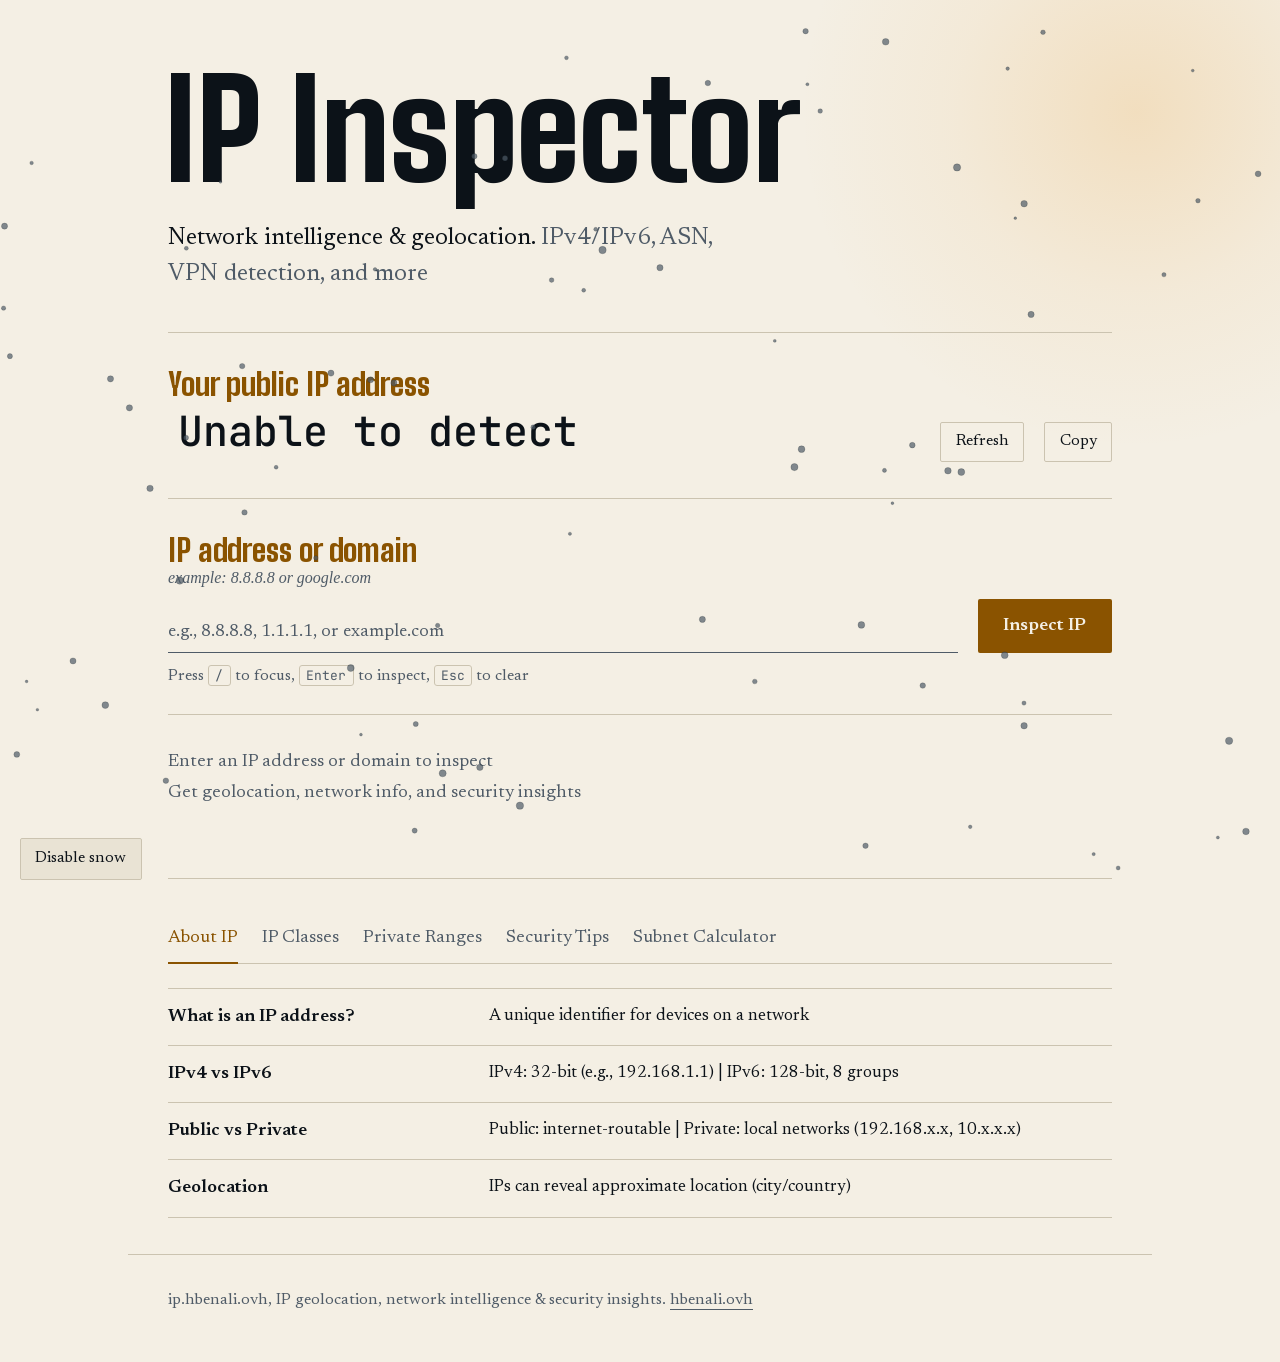
==== commit b1fc3f83: "feat: follow the system light/dark setting Dark stays the default and the identity. When the system " ====
--- a/index.html
+++ b/index.html
@@ -32,7 +32,9 @@
   <link rel="icon" type="image/svg+xml" href="/favicon.svg">
   <link rel="alternate icon" href="/favicon.ico">
   <link rel="apple-touch-icon" href="/apple-touch-icon.png">
-  <meta name="theme-color" content="#0c1218">
+  <meta name="color-scheme" content="dark light">
+  <meta name="theme-color" content="#0c1218" media="(prefers-color-scheme: dark)">
+  <meta name="theme-color" content="#f4efe4" media="(prefers-color-scheme: light)">
   <link rel="manifest" href="/manifest.json">
   <meta name="mobile-web-app-capable" content="yes">
   <meta name="apple-mobile-web-app-capable" content="yes">
@@ -992,8 +994,9 @@
 
       function tick() {
         ctx.clearRect(0, 0, width, height);
-        ctx.fillStyle = 'rgba(231, 225, 211, 0.85)';
-        ctx.strokeStyle = 'rgba(142, 154, 166, 0.4)';
+        const tokens = getComputedStyle(canvas);
+        ctx.fillStyle = tokens.getPropertyValue('--snow-fill').trim();
+        ctx.strokeStyle = tokens.getPropertyValue('--snow-edge').trim();
         ctx.lineWidth = 0.6;
         flakes.forEach(f => {
           f.y += f.speed;
--- a/site.css
+++ b/site.css
@@ -39,6 +39,11 @@
     --sodium: #e9a23b;
     --verdigris: #5db7a0;
     --fail: #e5776f;
+    --glow: rgba(233, 162, 59, 0.2);
+    --glow-soft: rgba(233, 162, 59, 0.06);
+    --loader-ring: rgba(12, 18, 24, 0.3);
+    --snow-fill: rgba(231, 225, 211, 0.85);
+    --snow-edge: rgba(142, 154, 166, 0.4);
 
     --display: 'Big Shoulders', 'Arial Narrow', Impact, sans-serif;
     --serif: 'Newsreader', Georgia, serif;
@@ -46,6 +51,28 @@
 
     --gutter: clamp(1.25rem, 4vw, 2.5rem);
     color-scheme: dark;
+}
+
+/* Light: follows the system setting, no toggle. Dark above is the default and the identity.
+   Contrast on --ink (page) / --slate (surface): text 16/14.7, muted 6.0/5.4, accent 5.5/4.9,
+   ok 5.2/4.7, fail 5.7/5.1, ink on accent button 5.5. */
+@media (prefers-color-scheme: light) {
+    :root {
+        --ink: #f4efe4;
+        --slate: #e9e3d4;
+        --line: #cbc3b0;
+        --bone: #0c1218;
+        --mist: #4f5b67;
+        --sodium: #8a5300;
+        --verdigris: #1b7058;
+        --fail: #b3261e;
+        --glow: rgba(233, 162, 59, 0.22);
+        --glow-soft: rgba(233, 162, 59, 0.07);
+        --loader-ring: rgba(244, 239, 228, 0.3);
+        --snow-fill: rgba(79, 91, 103, 0.7);
+        --snow-edge: rgba(12, 18, 24, 0.3);
+        color-scheme: light;
+    }
 }
 
 *, *::before, *::after { box-sizing: border-box; margin: 0; padding: 0; }
@@ -96,7 +123,7 @@
 .glow {
     position: absolute; z-index: 0; top: -14rem; right: -12rem;
     width: min(42rem, 140vw); aspect-ratio: 1; border-radius: 50%;
-    background: radial-gradient(closest-side, rgba(233, 162, 59, 0.2), rgba(233, 162, 59, 0.06) 55%, transparent);
+    background: radial-gradient(closest-side, var(--glow), var(--glow-soft) 55%, transparent);
     pointer-events: none;
 }
 .hero h1 { font-size: clamp(3.4rem, 14vw, 8.5rem); margin-left: -0.03em; overflow: hidden; padding-bottom: 0.2em; margin-bottom: -0.15em; }
@@ -154,7 +181,7 @@
 #ipInput::placeholder, .calc-text-input::placeholder { color: var(--mist); font-family: var(--serif); font-weight: 400; }
 .kbd-hint { color: var(--mist); font-size: 1rem; }
 kbd { font: 0.8125rem var(--mono); color: var(--mist); border: 1px solid var(--line); padding: 0.05rem 0.4rem; border-radius: 3px; }
-#btnLoader.loader, .loader { width: 1rem; height: 1rem; border: 2px solid rgba(12, 18, 24, 0.3); border-top-color: var(--ink); border-radius: 50%; animation: spin 0.8s linear infinite; }
+#btnLoader.loader, .loader { width: 1rem; height: 1rem; border: 2px solid var(--loader-ring); border-top-color: var(--ink); border-radius: 50%; animation: spin 0.8s linear infinite; }
 
 /* History */
 .history-section { padding-block: 0 0.5rem; }
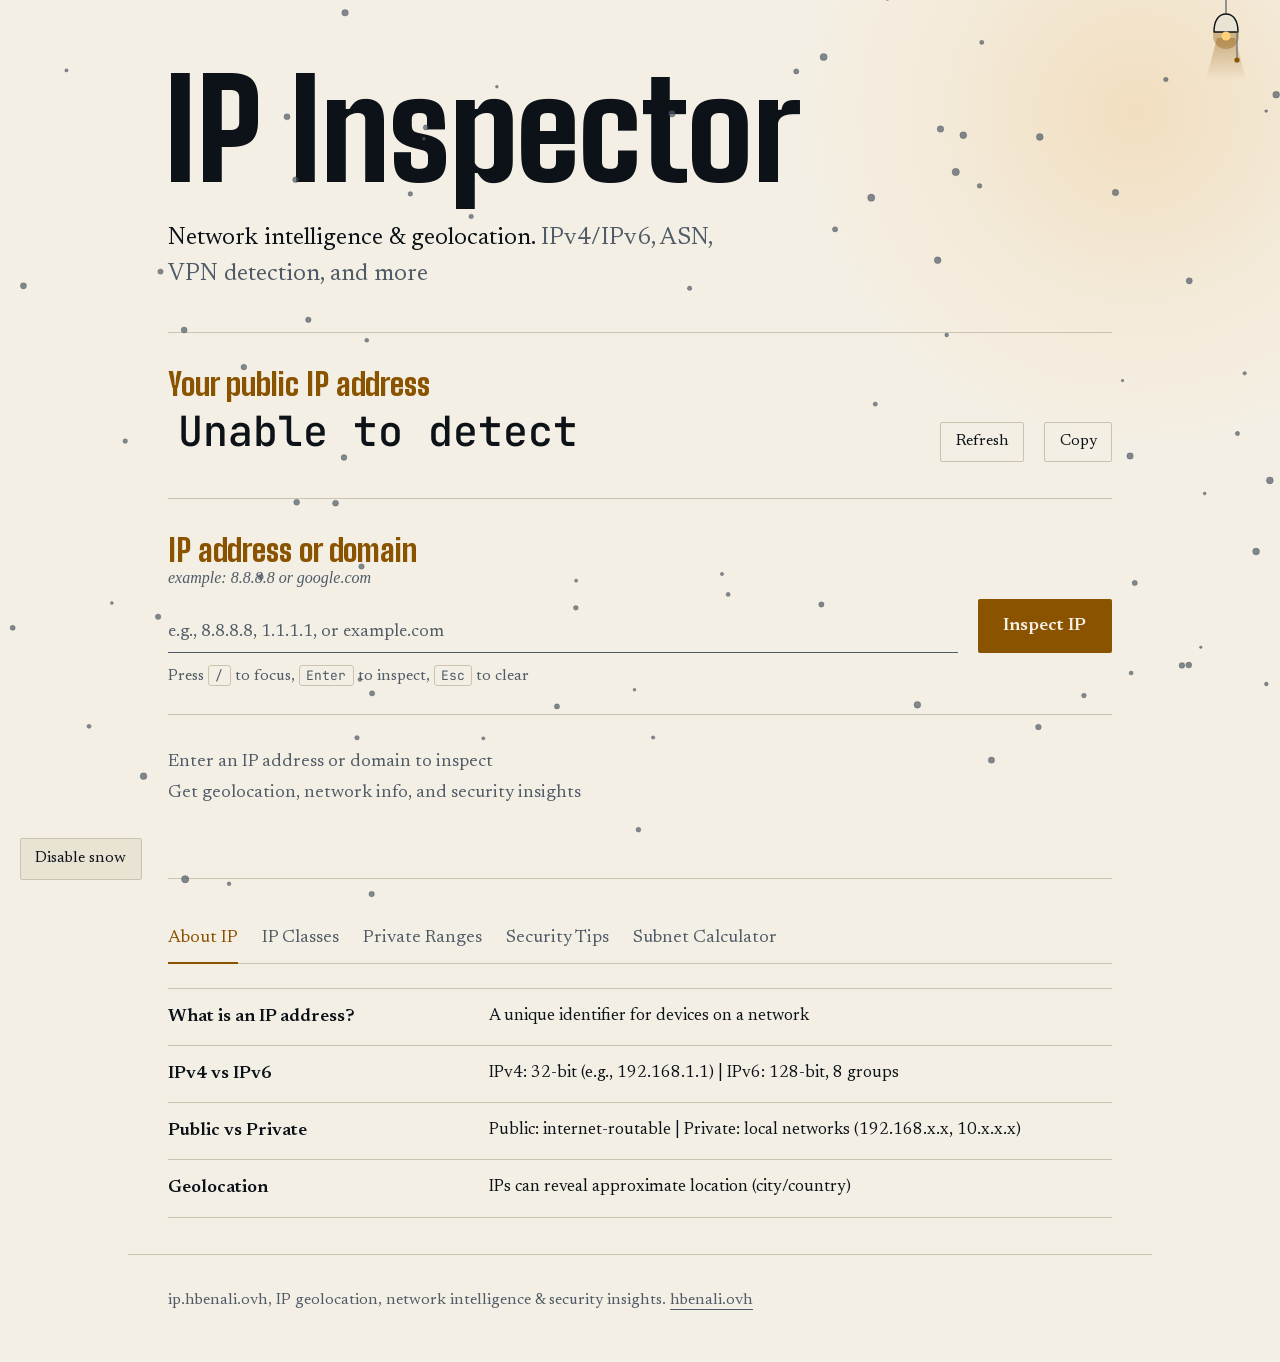
==== commit 0ceb61b8: "feat: add a pull-cord lamp to switch between light and dark Lamp on is the light theme. The choice i" ====
--- a/index.html
+++ b/index.html
@@ -84,6 +84,7 @@
   <!-- modern clean CSS -->
   <link rel="preload" as="font" type="font/woff2" href="/fonts/big-shoulders-latin-wght.woff2" crossorigin>
   <link rel="preload" as="font" type="font/woff2" href="/fonts/newsreader-latin-wght.woff2" crossorigin>
+  <script src="/theme.js"></script>
   <link rel="stylesheet" href="/site.css">
 </head>
 
--- a/site.css
+++ b/site.css
@@ -53,11 +53,11 @@
     color-scheme: dark;
 }
 
-/* Light: follows the system setting, no toggle. Dark above is the default and the identity.
+/* Light: follows the system setting until the lamp (theme.js) is used. Dark above is the default and the identity.
    Contrast on --ink (page) / --slate (surface): text 16/14.7, muted 6.0/5.4, accent 5.5/4.9,
    ok 5.2/4.7, fail 5.7/5.1, ink on accent button 5.5. */
 @media (prefers-color-scheme: light) {
-    :root {
+    :root:not([data-theme="dark"]) {
         --ink: #f4efe4;
         --slate: #e9e3d4;
         --line: #cbc3b0;
@@ -73,6 +73,22 @@
         --snow-edge: rgba(12, 18, 24, 0.3);
         color-scheme: light;
     }
+}
+:root[data-theme="light"] {
+    --ink: #f4efe4;
+    --slate: #e9e3d4;
+    --line: #cbc3b0;
+    --bone: #0c1218;
+    --mist: #4f5b67;
+    --sodium: #8a5300;
+    --verdigris: #1b7058;
+    --fail: #b3261e;
+    --glow: rgba(233, 162, 59, 0.22);
+    --glow-soft: rgba(233, 162, 59, 0.07);
+    --loader-ring: rgba(244, 239, 228, 0.3);
+    --snow-fill: rgba(79, 91, 103, 0.7);
+    --snow-edge: rgba(12, 18, 24, 0.3);
+    color-scheme: light;
 }
 
 *, *::before, *::after { box-sizing: border-box; margin: 0; padding: 0; }
@@ -295,3 +311,53 @@
 }
 
 .sr-only { position: absolute; width: 1px; height: 1px; overflow: hidden; clip-path: inset(50%); white-space: nowrap; }
+
+/* ---- Theme lamp: pull-cord switch (see theme.js). Lamp on = light theme. ---- */
+.theme-lamp {
+    position: absolute; /* scrolls away with the page; fixed on pages with a fixed bar, see below */
+    top: 0;
+    inset-inline-end: clamp(0.75rem, 3vw, 2rem);
+    z-index: 1000;
+    display: block;
+    width: 2.75rem;
+    height: 5.25rem;
+    padding: 0;
+    border: 0;
+    background: none;
+    cursor: pointer;
+    -webkit-tap-highlight-color: transparent;
+}
+/* Pages with a fixed top bar or fixed top-right controls: the lamp stays visible and the bar
+   reserves room for it (lamp offset + lamp width + gap), so it never covers a link. */
+html:has(.bar-inner) .theme-lamp,
+html:has(.controls) .theme-lamp { position: fixed; }
+.bar-inner { padding-inline-end: calc(clamp(0.75rem, 3vw, 2rem) + 2.75rem + 0.75rem); }
+.controls { right: calc(clamp(0.75rem, 3vw, 2rem) + 2.75rem + 0.75rem); }
+.theme-lamp svg { display: block; width: 100%; height: 100%; overflow: visible; pointer-events: none; }
+.lamp-wire { stroke: var(--mist); stroke-width: 1.2; }
+.lamp-shade { fill: var(--slate); stroke: var(--bone); stroke-width: 1.4; stroke-linejoin: round; }
+.lamp-bulb { fill: var(--line); transition: fill 0.4s; }
+.lamp-halo { fill: var(--sodium); opacity: 0; transition: opacity 0.5s; }
+.lamp-cone { fill: url(#lamp-cone); opacity: 0; transition: opacity 0.5s; }
+.lamp-stop-a { stop-color: var(--sodium); stop-opacity: 0.38; }
+.lamp-stop-b { stop-color: var(--sodium); stop-opacity: 0; }
+.lamp-cord { stroke: var(--mist); stroke-width: 1; }
+.lamp-bead { fill: var(--sodium); }
+.theme-lamp[data-on="true"] .lamp-bulb { fill: #ffd27a; }
+.theme-lamp[data-on="true"] .lamp-halo { opacity: 0.35; }
+.theme-lamp[data-on="true"] .lamp-cone { opacity: 1; }
+.lamp-swing { transform-box: view-box; transform-origin: 22px 0; animation: lamp-swing 0.9s ease-out; }
+.lamp-pull { animation: lamp-pull 0.45s cubic-bezier(0.3, 1.6, 0.5, 1); }
+@keyframes lamp-swing { 20% { transform: rotate(-5deg); } 45% { transform: rotate(3.5deg); } 70% { transform: rotate(-1.5deg); } }
+@keyframes lamp-pull { 35% { transform: translateY(10px); } }
+
+/* The theme switch is a plain cross-fade of the whole page. */
+html.theme-vt::view-transition-old(root) { animation: 0.45s ease both lamp-fade-out; }
+html.theme-vt::view-transition-new(root) { animation: 0.45s ease both lamp-fade-in; }
+@keyframes lamp-fade-out { to { opacity: 0; } }
+@keyframes lamp-fade-in { from { opacity: 0; } }
+
+@media (prefers-reduced-motion: reduce) {
+    .lamp-swing, .lamp-pull { animation: none; }
+    .lamp-bulb, .lamp-halo, .lamp-cone { transition: none; }
+}
